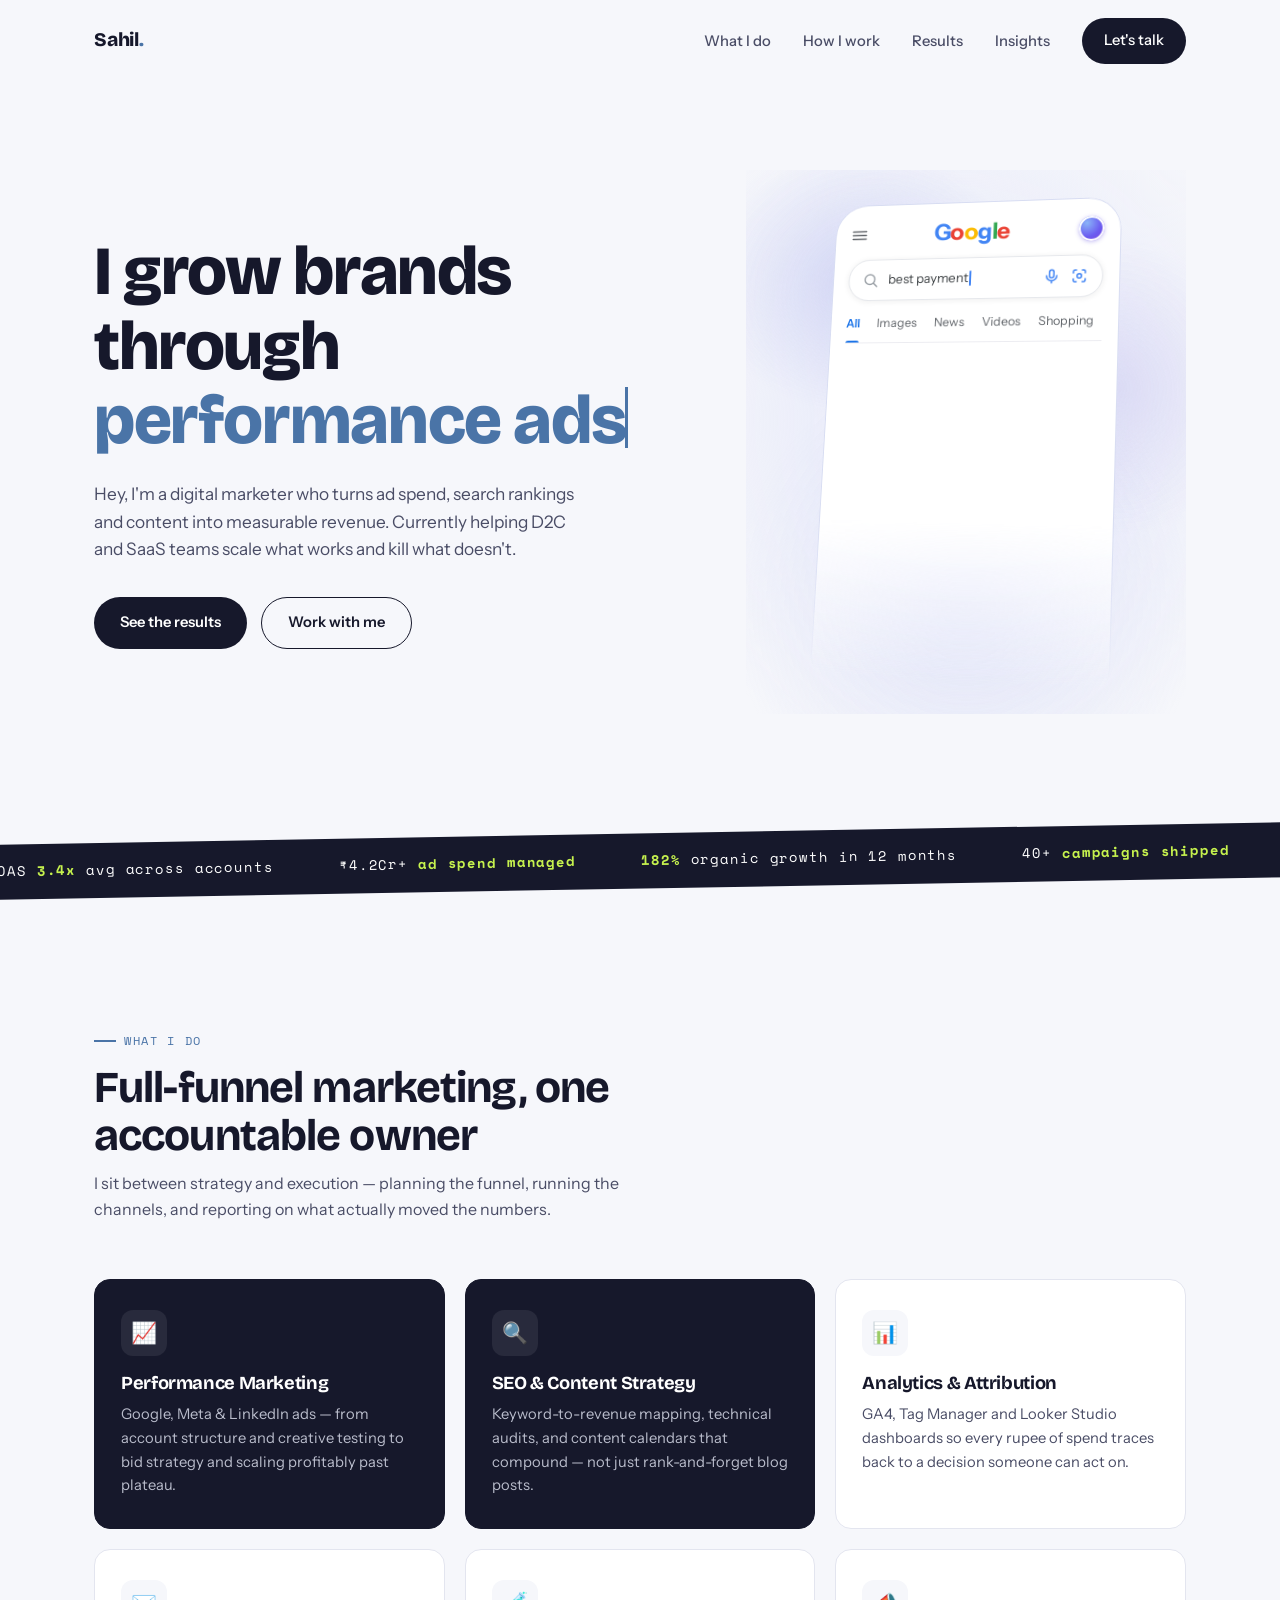
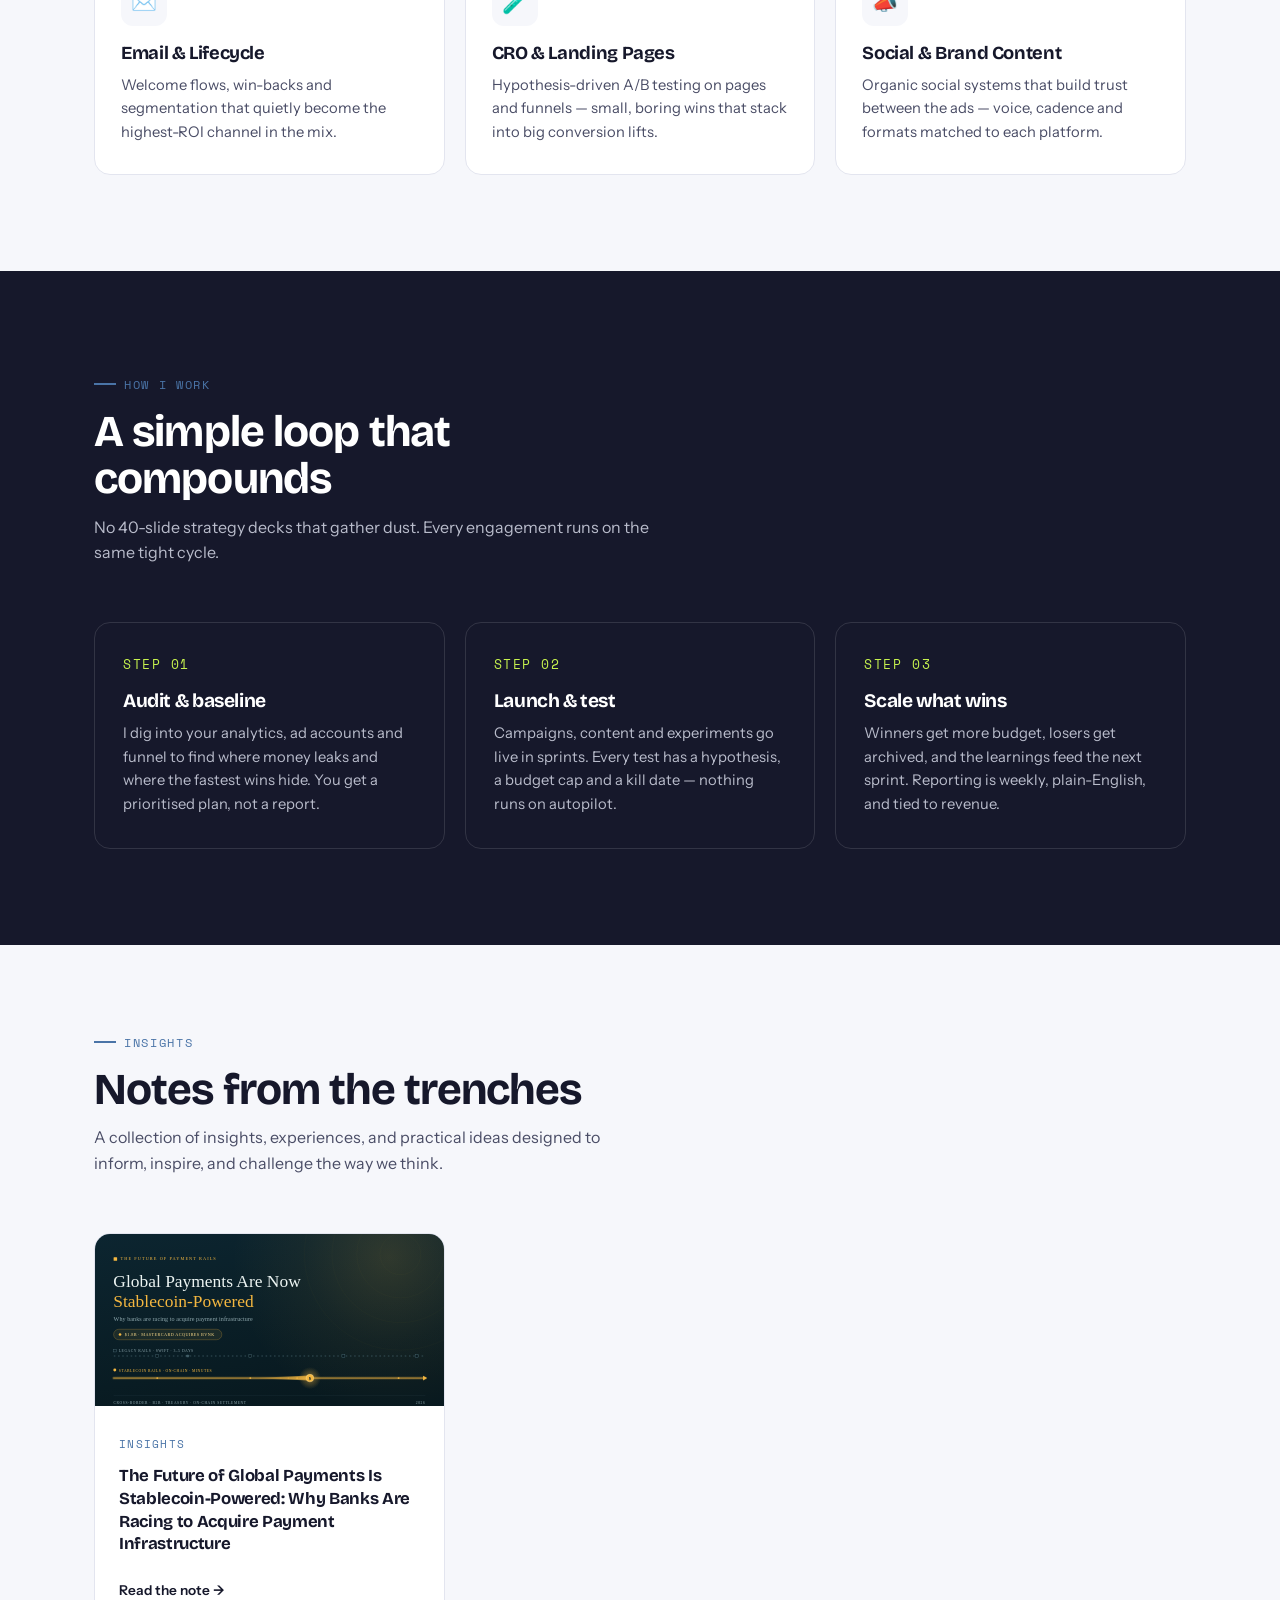
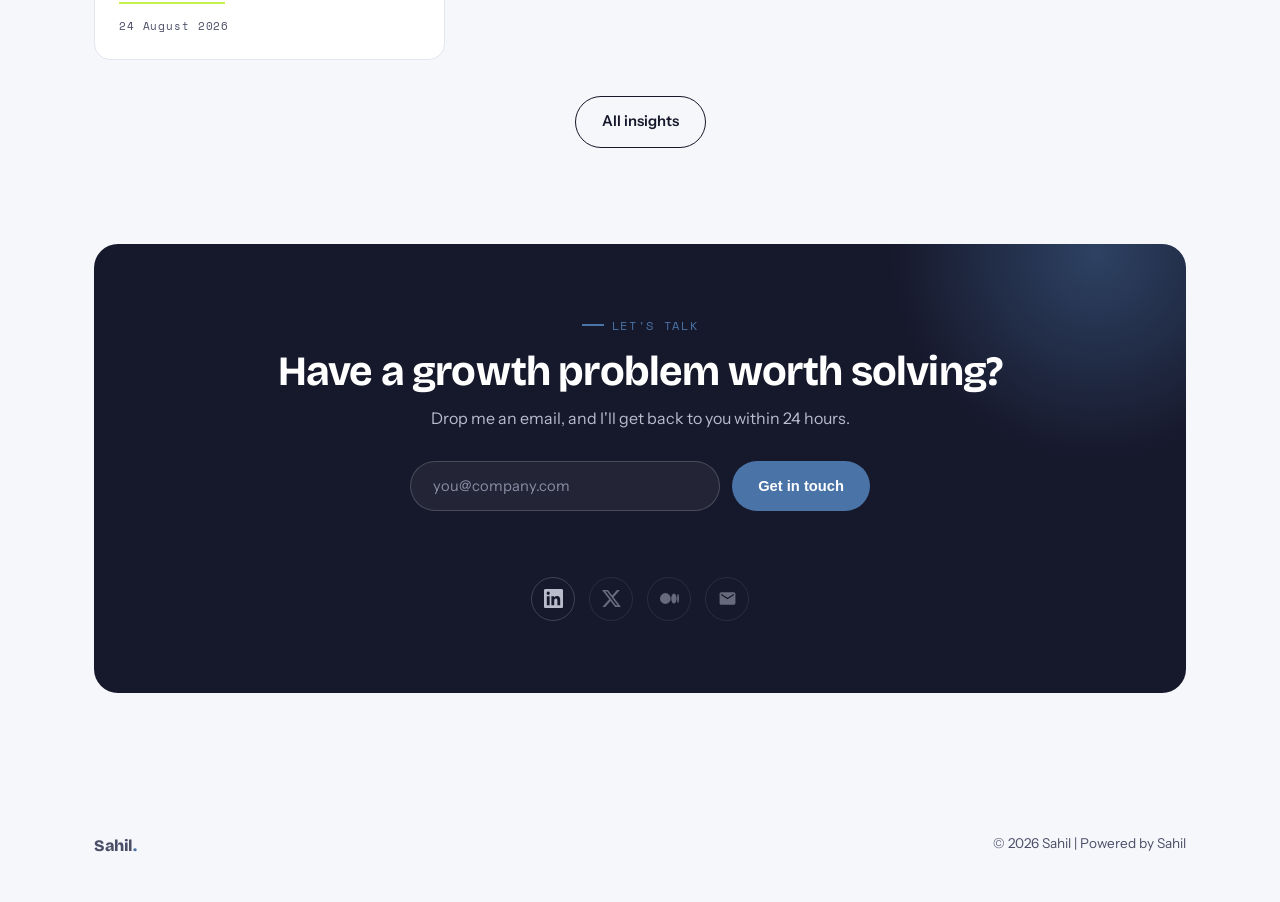
==== index.html @ 608ea275 "remove: test" ====
<!DOCTYPE html>
<html lang="en">
<head>
<meta charset="UTF-8" />
<meta name="viewport" content="width=device-width, initial-scale=1.0" />
  <link rel="icon" type="image/png" href="/Favicon.png">
<title>Sahil — Digital Marketing Specialist</title>
<meta name="description" content="Digital marketing specialist helping brands grow through performance marketing, SEO and content strategy." />
<link rel="preconnect" href="https://fonts.googleapis.com" />
<link rel="preconnect" href="https://fonts.gstatic.com" crossorigin />
<link href="https://fonts.googleapis.com/css2?family=Bricolage+Grotesque:opsz,wght@12..96,400;12..96,600;12..96,700;12..96,800&amp;family=Instrument+Sans:wght@400;500;600&amp;family=Space+Mono:wght@400;700&amp;display=swap" rel="stylesheet" />
<link rel="stylesheet" href="/styles.css" />
  <!-- Google Tag Manager -->
<script>(function(w,d,s,l,i){w[l]=w[l]||[];w[l].push({'gtm.start':
new Date().getTime(),event:'gtm.js'});var f=d.getElementsByTagName(s)[0],
j=d.createElement(s),dl=l!='dataLayer'?'&l='+l:'';j.async=true;j.src=
'https://www.googletagmanager.com/gtm.js?id='+i+dl;f.parentNode.insertBefore(j,f);
})(window,document,'script','dataLayer','GTM-PW8ZBZ3W');</script>
<!-- End Google Tag Manager -->

  <style>
.gsp{position:relative;display:flex;justify-content:center;align-items:center;padding:22px 6px;
  background:
    radial-gradient(58% 40% at 26% 20%, rgba(148,156,232,.30), transparent 62%),
    radial-gradient(54% 44% at 84% 40%, rgba(158,150,228,.22), transparent 62%),
    radial-gradient(72% 62% at 50% 80%, rgba(176,184,240,.20), transparent 74%),
    radial-gradient(92% 82% at 50% 46%, rgba(226,229,249,.92), rgba(226,229,249,0) 82%);
  opacity:0;transform:translateY(18px);animation:gsp-in .8s cubic-bezier(.22,1,.36,1) .12s forwards,gsp-float 7.5s ease-in-out 1.1s infinite;}
.gsp *{box-sizing:border-box;}
@keyframes gsp-in{to{opacity:1;transform:translateY(0);}}
@keyframes gsp-float{0%,100%{transform:translateY(0);}50%{transform:translateY(-6px);}}
 
/* the tilted search screen — no status bar / no island. Bottom fades into the haze. */
.gsp-phone{position:relative;z-index:1;width:min(300px,100%);aspect-ratio:15 / 25;flex:none;display:flex;flex-direction:column;overflow:hidden;
  background:#fff;border:1px solid rgba(210,216,240,.85);border-radius:34px;
  --rx:9deg;--ry:-13deg;--rz:2.5deg;
  transform:perspective(1300px) rotateX(var(--rx)) rotateY(var(--ry)) rotateZ(var(--rz));
  transition:transform .5s cubic-bezier(.22,1,.36,1);
  -webkit-mask-image:linear-gradient(to bottom, #000 66%, transparent 97%);
          mask-image:linear-gradient(to bottom, #000 66%, transparent 97%);}
 
.gsp-screen{flex:1;min-height:0;display:flex;flex-direction:column;padding:18px 16px 10px;overflow:hidden;}
 
.gsp-top{display:flex;align-items:center;justify-content:space-between;margin-bottom:14px;flex:none;}
.gsp-hamburger{color:#5f6368;display:flex;}
.gsp-hamburger svg{width:19px;height:19px;}
.gsp-logo{display:inline-flex;align-items:center;line-height:1;}
.gsp-logo-img{height:22px;width:auto;display:block;}
.gsp-logo-fallback{display:none;font-weight:700;font-size:24px;letter-spacing:-.5px;}
.gsp-logo.fallback .gsp-logo-img{display:none;}
.gsp-logo.fallback .gsp-logo-fallback{display:inline;}
.gsp-avatar{width:26px;height:26px;border-radius:50%;background:radial-gradient(circle at 32% 28%,#8ab4f8,#6b5cf0 55%,#7a3fd8);box-shadow:0 1px 4px rgba(90,70,220,.35),inset 0 0 0 2px #fff;}
 
.gsp-searchbar{display:flex;align-items:center;gap:10px;border:1px solid #e6e8ec;border-radius:999px;padding:10px 14px;background:#fff;box-shadow:0 1px 6px rgba(32,33,36,.08);margin-bottom:14px;flex:none;}
.gsp-ico{width:18px;height:18px;flex:none;}
.gsp-search-ico{color:#9aa0a6;}
.gsp-mic{color:#4285F4;}
.gsp-lens{color:#4285F4;}
.gsp-query{flex:1;min-width:0;display:flex;align-items:center;font-size:13.5px;color:#3c4043;min-height:18px;white-space:nowrap;overflow:hidden;}
#gspText{overflow:hidden;}
.gsp-caret{display:inline-block;width:2px;height:16px;margin-left:1px;background:#4285F4;border-radius:2px;flex:none;animation:gsp-blink 1.1s steps(1,end) infinite;}
.gsp-caret.typing{animation:none;opacity:1;}
@keyframes gsp-blink{0%,49%{opacity:1;}50%,100%{opacity:0;}}
 
.gsp-tabs{display:flex;gap:18px;align-items:center;font-size:12.5px;color:#5f6368;border-bottom:1px solid #ececf1;margin-bottom:14px;white-space:nowrap;overflow:hidden;flex:none;}
.gsp-tab{padding-bottom:10px;position:relative;}
.gsp-tab.active{color:#1a73e8;font-weight:600;}
.gsp-tab.active::after{content:"";position:absolute;left:0;right:0;bottom:-1px;height:3px;border-radius:3px 3px 0 0;background:#1a73e8;}
 
.gsp-results{position:relative;flex:1;min-height:0;overflow:hidden;}
.gsp-phase{height:100%;animation:gsp-fadein .42s ease both;}
.gsp-phase[hidden]{display:none;}
@keyframes gsp-fadein{from{opacity:0;}to{opacity:1;}}
 
.gsp-status-phase{display:flex;align-items:center;gap:9px;color:#5f6368;font-size:13px;padding-top:6px;}
.gsp-spark{color:#1a73e8;font-size:15px;display:inline-block;animation:gsp-pulse 1s ease-in-out infinite;}
@keyframes gsp-pulse{0%,100%{transform:scale(1);opacity:.65;}50%{transform:scale(1.28);opacity:1;}}
 
.gsp-skeleton{display:flex;flex-direction:column;gap:13px;padding-top:4px;}
.gsp-sk-line{height:13px;border-radius:7px;background:linear-gradient(90deg,#eef0f4 25%,#e2e5ec 37%,#eef0f4 63%);background-size:400% 100%;animation:gsp-shimmer 1.4s ease-in-out infinite;flex:none;}
.gsp-sk-line.w1{width:88%;}.gsp-sk-line.w2{width:64%;}.gsp-sk-line.w3{width:76%;}.gsp-sk-line.w4{width:54%;}
@keyframes gsp-shimmer{0%{background-position:100% 0;}100%{background-position:0 0;}}
 
.gsp-final{display:flex;flex-direction:column;gap:13px;height:100%;}
 
/* Google AI Overview — the AI answer, featuring the brand (AEO signal) */
.gsp-ai{position:relative;flex:none;border-radius:16px;padding:12px 14px;
  background:linear-gradient(180deg, rgba(232,240,255,.78), rgba(240,236,255,.78));
  border:1px solid rgba(120,140,240,.22);
  animation:gsp-pop .5s cubic-bezier(.34,1.56,.64,1) both;}
.gsp-ai-head{display:flex;align-items:center;gap:7px;margin-bottom:6px;}
.gsp-ai-spark{width:16px;height:16px;flex:none;}
.gsp-ai-label{font-size:12.5px;font-weight:700;letter-spacing:.1px;background:linear-gradient(90deg,#4285F4,#9b59d0,#e0568a);-webkit-background-clip:text;background-clip:text;color:#6a5cd6;-webkit-text-fill-color:transparent;}
.gsp-ai-text{font-size:12px;line-height:1.5;color:#3c4043;}
.gsp-ai-text b{color:#1a3fb8;font-weight:700;}
 
.gsp-featured{position:relative;flex:none;background:rgba(255,255,255,.9);border:1px solid rgba(120,160,255,.34);border-radius:18px;padding:13px 14px;box-shadow:0 8px 26px rgba(20,30,60,.07),0 0 0 1px rgba(66,133,244,.08),0 0 20px rgba(66,133,244,.10);animation:gsp-pop .55s cubic-bezier(.34,1.56,.64,1) .08s both,gsp-breathe 4s ease-in-out .6s infinite;}
@keyframes gsp-pop{0%{opacity:0;transform:scale(.92) translateY(10px);}100%{opacity:1;transform:scale(1) translateY(0);}}
@keyframes gsp-breathe{0%,100%{box-shadow:0 8px 26px rgba(20,30,60,.07),0 0 0 1px rgba(66,133,244,.10),0 0 18px rgba(66,133,244,.10);}50%{box-shadow:0 12px 36px rgba(20,30,60,.10),0 0 0 1px rgba(66,133,244,.26),0 0 40px rgba(66,133,244,.26);}}
.gsp-fr-head{display:flex;align-items:center;gap:8px;margin-bottom:7px;}
.gsp-fav{width:22px;height:22px;border-radius:50%;flex:none;background:radial-gradient(circle at 30% 28%,#7aa8ff,#5b7cf6 60%,#3f5bd8);box-shadow:0 1px 3px rgba(63,91,216,.4);}
.gsp-fr-url{font-size:11.5px;color:#5f6368;overflow:hidden;text-overflow:ellipsis;white-space:nowrap;}
.gsp-fr-crumb{color:#9aa0a6;}
.gsp-fr-badge{margin-left:auto;flex:none;font-size:9.5px;font-weight:600;letter-spacing:.3px;color:#1a73e8;background:rgba(26,115,232,.10);padding:3px 8px;border-radius:999px;}
.gsp-fr-title{font-family:'Bricolage Grotesque','Instrument Sans',sans-serif;font-size:16px;line-height:1.2;font-weight:700;color:#1a3fb8;margin-bottom:4px;}
.gsp-fr-desc{font-size:12px;line-height:1.45;color:#4a4d52;}
.gsp-more{flex:1;min-height:0;display:flex;flex-direction:column;gap:12px;opacity:.45;padding:0 2px;}
 
@media (max-width:520px){
  .gsp-phone{--rx:2deg;--ry:0deg;--rz:0deg;}
}
 
@media (prefers-reduced-motion: reduce){
  .gsp,.gsp-phone,.gsp-featured,.gsp-ai,.gsp-caret,.gsp-spark,.gsp-sk-line{animation:none !important;}
  .gsp{opacity:1 !important;transform:none !important;}
  .gsp-phone{transform:perspective(1300px) rotateX(9deg) rotateY(-13deg) rotateZ(2.5deg) !important;}
  .gsp-caret{display:none;}
}
</style>
  
</head>
<body>
  <!-- Google Tag Manager (noscript) -->
<noscript><iframe src="https://www.googletagmanager.com/ns.html?id=GTM-PW8ZBZ3W"
height="0" width="0" style="display:none;visibility:hidden"></iframe></noscript>
<!-- End Google Tag Manager (noscript) -->

<!-- NAV -->
<nav class="nav" id="nav">
<div class="wrap nav-inner">
<a href="/" class="logo">Sahil<em>.</em></a>
<button class="menu-toggle" id="menuToggle" aria-label="Open menu">☰</button>
<ul class="nav-links" id="navLinks">
<li><a href="#services">What I do</a></li>
<li><a href="#process">How I work</a></li>
<li><a href="#work">Results</a></li>
<li><a href="/blog">Insights</a></li>
<li><a href="#contact" class="btn" style="padding:11px 22px">Let's talk</a></li>
</ul>
</div>
</nav>

<!-- HERO -->
<header class="hero">
<div class="wrap hero-grid">
<div>
<h1>I grow brands through <span class="rotator" id="rotator">performance ads</span><span class="cursor"></span></h1>
<p class="hero-sub">Hey, I'm a digital marketer who turns ad spend, search rankings and content into measurable revenue. Currently helping D2C and SaaS teams scale what works and kill what doesn't.</p>
<div class="hero-cta">
<a href="#work" class="btn">See the results</a>
<a href="#contact" class="btn ghost">Work with me</a>
</div>
</div>
   <!--
  <div class="hero-visual">
    <img
        src="/uploads/1784323190881.png"
        alt="Sahil Kumar"
        class="hero-photo">
</div>
  -->
<!-- RIGHT COLUMN — tilted Google search screen + AI Overview. Keep it inside .hero-visual. -->
<div class="hero-visual">
<div class="gsp" id="gsp" aria-hidden="true">
<div class="gsp-phone" id="gspBrowser">
<div class="gsp-screen">

<div class="gsp-top">
<span class="gsp-hamburger">
<svg viewBox="0 0 24 24" fill="none" stroke="currentColor" stroke-width="2" stroke-linecap="round"><line x1="3" y1="7" x2="21" y2="7"/><line x1="3" y1="12" x2="21" y2="12"/><line x1="3" y1="17" x2="21" y2="17"/></svg>
</span>
<span class="gsp-logo" id="gspLogo"><img class="gsp-logo-img" id="gspLogoImg" alt="Google" referrerpolicy="no-referrer" decoding="async" src="https://www.google.com/images/branding/googlelogo/2x/googlelogo_color_272x92dp.png" /><span class="gsp-logo-fallback"><span style="color:#4285F4">G</span><span style="color:#EA4335">o</span><span style="color:#FBBC05">o</span><span style="color:#4285F4">g</span><span style="color:#34A853">l</span><span style="color:#EA4335">e</span></span></span>
<span class="gsp-avatar"></span>
</div>

<div class="gsp-searchbar">
<svg class="gsp-ico gsp-search-ico" viewBox="0 0 24 24" fill="none" stroke="currentColor" stroke-width="2" stroke-linecap="round"><circle cx="11" cy="11" r="7"/><line x1="21" y1="21" x2="16.65" y2="16.65"/></svg>
<span class="gsp-query"><span id="gspText"></span><span class="gsp-caret" id="gspCaret"></span></span>
<svg class="gsp-ico gsp-mic" viewBox="0 0 24 24" fill="none" stroke="currentColor" stroke-width="2" stroke-linecap="round"><rect x="9" y="3" width="6" height="11" rx="3"/><path d="M5 11a7 7 0 0 0 14 0"/><line x1="12" y1="18" x2="12" y2="21"/></svg>
<svg class="gsp-ico gsp-lens" viewBox="0 0 24 24" fill="none" stroke="currentColor" stroke-width="2" stroke-linecap="round"><path d="M4 8V6a2 2 0 0 1 2-2h2"/><path d="M16 4h2a2 2 0 0 1 2 2v2"/><path d="M20 16v2a2 2 0 0 1-2 2h-2"/><path d="M8 20H6a2 2 0 0 1-2-2v-2"/><circle cx="12" cy="12" r="3"/></svg>
</div>

<div class="gsp-tabs">
<span class="gsp-tab active">All</span>
<span class="gsp-tab">Images</span>
<span class="gsp-tab">News</span>
<span class="gsp-tab">Videos</span>
<span class="gsp-tab">Shopping</span>
<span class="gsp-tab">Personal</span>
</div>

<div class="gsp-results">
<div class="gsp-phase gsp-status-phase" id="gspStatusPhase" hidden>
<span class="gsp-spark">✦</span><span id="gspStatusText">Searching…</span>
</div>

<div class="gsp-phase gsp-skeleton" id="gspSkeleton" hidden>
<div class="gsp-sk-line w1"></div>
<div class="gsp-sk-line w2"></div>
<div class="gsp-sk-line w3"></div>
<div class="gsp-sk-line w4"></div>
<div class="gsp-sk-line w1"></div>
<div class="gsp-sk-line w3"></div>
</div>

<div class="gsp-phase gsp-final" id="gspFinal" hidden>
<div class="gsp-ai">
<div class="gsp-ai-head">
<svg class="gsp-ai-spark" viewBox="0 0 24 24" aria-hidden="true"><defs><linearGradient id="gspGem" x1="0" y1="0" x2="1" y2="1"><stop offset="0" stop-color="#4285F4"/><stop offset=".5" stop-color="#9b59d0"/><stop offset="1" stop-color="#e0568a"/></linearGradient></defs><path fill="url(#gspGem)" d="M12 2c.5 5 5 9.5 10 10-5 .5-9.5 5-10 10-.5-5-5-9.5-10-10 5-.5 9.5-5 10-10Z"/></svg>
<span class="gsp-ai-label">AI Overview</span>
</div>
<div class="gsp-ai-text" id="gspAiText">Across top sources, <b>Your Brand</b> stands out as a leading choice — cited for trust, speed and global coverage.</div>
</div>

<div class="gsp-featured" id="gspFeatured">
<div class="gsp-fr-head">
<span class="gsp-fav"></span>
<span class="gsp-fr-url">yourbrand.com<span class="gsp-fr-crumb"> › solutions</span></span>
<span class="gsp-fr-badge">Featured result</span>
</div>
<div class="gsp-fr-title">🚀 Your Brand Here</div>
<div class="gsp-fr-desc" id="gspFrDesc">Rank where your customers are already searching.</div>
</div>

<div class="gsp-more">
<div class="gsp-sk-line w2"></div>
<div class="gsp-sk-line w3"></div>
<div class="gsp-sk-line w1"></div>
<div class="gsp-sk-line w2"></div>
<div class="gsp-sk-line w3"></div>
</div>
</div>
</div>

</div>
</div>
</div>
</div>
</header>

<!-- TICKER -->
<div class="ticker" aria-hidden="true">
<div class="ticker-track" id="tickerTrack">
<span>ROAS <b>3.4x</b> avg across accounts</span>
<span>₹4.2Cr+ <b>ad spend managed</b></span>
<span><b>182%</b> organic growth in 12 months</span>
<span>40+ <b>campaigns shipped</b></span>
<span>CPL down <b>41%</b> via CRO testing</span>
<span><b>6 years</b> in performance & growth</span>
</div>
</div>

<!-- BRANDS -->
<!--
<section class="brands reveal">
<div class="wrap">
<p>Brands & teams I've driven growth for</p>
<div class="brand-row">
<span>MenBug</span><span>Growthfrens</span><span>PaperTrail SaaS</span><span>Kolkata Eats</span><span>FinLeap</span><span>Studio Ochre</span>
</div>
</div>
</section>
-->

<!-- SERVICES -->
<section class="section" id="services">
<div class="wrap">
<div class="section-head reveal">
<span class="eyebrow">What I do</span>
<h2>Full-funnel marketing, one accountable owner</h2>
<p>I sit between strategy and execution — planning the funnel, running the channels, and reporting on what actually moved the numbers.</p>
</div>
<div class="services-grid">
<div class="service core reveal">
<span class="tag"></span>
<div class="ico">📈</div>
<h3>Performance Marketing</h3>
<p>Google, Meta & LinkedIn ads — from account structure and creative testing to bid strategy and scaling profitably past plateau.</p>
</div>
<div class="service core reveal">
<span class="tag"></span>
<div class="ico">🔍</div>
<h3>SEO & Content Strategy</h3>
<p>Keyword-to-revenue mapping, technical audits, and content calendars that compound — not just rank-and-forget blog posts.</p>
</div>
<div class="service reveal">
<div class="ico">📊</div>
<h3>Analytics & Attribution</h3>
<p>GA4, Tag Manager and Looker Studio dashboards so every rupee of spend traces back to a decision someone can act on.</p>
</div>
<div class="service reveal">
<div class="ico">✉️</div>
<h3>Email & Lifecycle</h3>
<p>Welcome flows, win-backs and segmentation that quietly become the highest-ROI channel in the mix.</p>
</div>
<div class="service reveal">
<div class="ico">🧪</div>
<h3>CRO & Landing Pages</h3>
<p>Hypothesis-driven A/B testing on pages and funnels — small, boring wins that stack into big conversion lifts.</p>
</div>
<div class="service reveal">
<div class="ico">📣</div>
<h3>Social & Brand Content</h3>
<p>Organic social systems that build trust between the ads — voice, cadence and formats matched to each platform.</p>
</div>
</div>
</div>
</section>

<!-- PROCESS -->
<section class="section process" id="process">
<div class="wrap">
<div class="section-head reveal">
<span class="eyebrow">How I work</span>
<h2>A simple loop that compounds</h2>
<p>No 40-slide strategy decks that gather dust. Every engagement runs on the same tight cycle.</p>
</div>
<div class="process-grid">
<div class="step reveal">
<span class="num">STEP 01</span>
<h3>Audit & baseline</h3>
<p>I dig into your analytics, ad accounts and funnel to find where money leaks and where the fastest wins hide. You get a prioritised plan, not a report.</p>
</div>
<div class="step reveal">
<span class="num">STEP 02</span>
<h3>Launch & test</h3>
<p>Campaigns, content and experiments go live in sprints. Every test has a hypothesis, a budget cap and a kill date — nothing runs on autopilot.</p>
</div>
<div class="step reveal">
<span class="num">STEP 03</span>
<h3>Scale what wins</h3>
<p>Winners get more budget, losers get archived, and the learnings feed the next sprint. Reporting is weekly, plain-English, and tied to revenue.</p>
</div>
</div>
</div>
</section>

<!-- INSIGHTS -->
<section class="section" id="insights" style="padding-top:0">
<div class="wrap">
<div class="section-head reveal">
<span class="eyebrow">Insights</span>
<h2>Notes from the trenches</h2>
<p>A collection of insights, experiences, and practical ideas designed to inform, inspire, and challenge the way we think.</p>
</div>
<div class="insights-grid">
<!--POSTS_START-->
<article class="post reveal">
<a href="/blog/the-future-of-global-payments-is-stablecoin-powered-why-banks-are-racing-to-acqu" aria-label="The Future of Global Payments Is Stablecoin-Powered: Why Banks Are Racing to Acquire Payment Infrastructure"><div class="thumb"><img src="/uploads/the-future-of-global-payments-is-stablecoin-powered-why-banks-are-racing-to-acqu-mt6w23cr.svg" alt="The Future of Global Payments Is Stablecoin-Powered: Why Banks Are Racing to Acquire Payment Infrastructure" loading="lazy" /></div></a>
<div class="body">
<span class="cat">Insights</span>
<h3><a href="/blog/the-future-of-global-payments-is-stablecoin-powered-why-banks-are-racing-to-acqu">The Future of Global Payments Is Stablecoin-Powered: Why Banks Are Racing to Acquire Payment Infrastructure</a></h3>
<a class="read" href="/blog/the-future-of-global-payments-is-stablecoin-powered-why-banks-are-racing-to-acqu">Read the note &rarr;</a>
<span class="date">24 August 2026</span>
</div>
</article>
<!--POSTS_END-->
</div>
<div style="text-align:center;margin-top:36px">
<a href="/blog" class="btn ghost">All insights</a>
</div>
</div>
</section>

<!-- CONTACT -->
<section class="section" id="contact" style="padding-top:0">
<div class="wrap">
<div class="contact reveal">
<span class="eyebrow" style="justify-content:center;display:flex">Let's talk</span>
<h2>Have a growth problem worth solving?</h2>
<p>Drop me an email, and I'll get back to you within 24 hours.</p>
<form class="contact-form" id="contactForm">
<input type="email" id="emailInput" placeholder="you@company.com" aria-label="Your email" required />
<button type="submit" class="btn">Get in touch</button>
</form>
<div class="form-msg" id="formMsg"></div>
<div class="socials">
<a class="sicon" href="https://www.linkedin.com/in/sahilthisside/" target="_blank" rel="noopener noreferrer" aria-label="LinkedIn profile" title="LinkedIn">
<svg viewBox="0 0 24 24" aria-hidden="true"><path d="M20.447 20.452h-3.554v-5.569c0-1.328-.027-3.037-1.852-3.037-1.853 0-2.136 1.445-2.136 2.939v5.667H9.351V9h3.414v1.561h.046c.477-.9 1.637-1.85 3.37-1.85 3.601 0 4.267 2.37 4.267 5.455v6.286zM5.337 7.433a2.062 2.062 0 1 1 0-4.125 2.063 2.063 0 0 1 0 4.125zm1.782 13.019H3.555V9h3.564v11.452zM22.225 0H1.771C.792 0 0 .774 0 1.729v20.542C0 23.227.792 24 1.771 24h20.451C23.2 24 24 23.227 24 22.271V1.729C24 .774 23.2 0 22.222 0h.003z"/></svg>
</a>
<!-- Add href="https://x.com/yourhandle" here when ready, and swap <span> for <a> -->
<span class="sicon muted" title="X (Twitter)">
<svg viewBox="0 0 24 24" role="img" aria-label="X (Twitter)"><path d="M18.901 1.153h3.68l-8.04 9.19L24 22.846h-7.406l-5.8-7.584-6.638 7.584H.474l8.6-9.83L0 1.154h7.594l5.243 6.932 6.064-6.933zm-1.29 19.482h2.039L6.486 3.24H4.298l13.313 17.395z"/></svg>
</span>
<!-- Add href="https://medium.com/@yourhandle" here when ready, and swap <span> for <a> -->
<span class="sicon muted" title="Medium">
<svg viewBox="0 0 24 24" role="img" aria-label="Medium"><path d="M13.54 12a6.8 6.8 0 0 1-6.77 6.82A6.8 6.8 0 0 1 0 12a6.8 6.8 0 0 1 6.77-6.82A6.8 6.8 0 0 1 13.54 12zm7.42 0c0 3.54-1.51 6.42-3.38 6.42-1.87 0-3.39-2.88-3.39-6.42s1.52-6.42 3.39-6.42 3.38 2.88 3.38 6.42zM24 12c0 3.17-.53 5.75-1.19 5.75-.66 0-1.19-2.58-1.19-5.75s.53-5.75 1.19-5.75C23.47 6.25 24 8.83 24 12z"/></svg>
</span>
<!-- Add href="mailto:you@domain.com" here when ready, and swap <span> for <a> -->
<span class="sicon muted" title="Email">
<svg viewBox="0 0 24 24" role="img" aria-label="Email"><path d="M20 4H4c-1.1 0-1.99.9-1.99 2L2 18c0 1.1.9 2 2 2h16c1.1 0 2-.9 2-2V6c0-1.1-.9-2-2-2zm0 4-8 5-8-5V6l8 5 8-5v2z"/></svg>
</span>
</div>
</div>
</div>
</section>

<footer>
<div class="wrap" style="display:flex;justify-content:space-between;flex-wrap:wrap;gap:12px;width:100%">
<span class="logo">Sahil<em>.</em></span>
<span>© 2026   Sahil  |  Powered by Sahil </span>
</div>
</footer>

<script src="/assets/site.js" defer></script>
<script>
const reduceMotion = matchMedia('(prefers-reduced-motion: reduce)').matches;

/* Hero word rotator */
const words = ['performance ads', 'SEO that ranks', 'content that converts', 'data, not guesses'];
const rot = document.getElementById('rotator');
if (rot && !reduceMotion) {
  let wi = 0;
  const typeWord = (word, cb) => {
    let i = 0; rot.textContent = '';
    const t = setInterval(() => {
      rot.textContent = word.slice(0, ++i);
      if (i >= word.length) { clearInterval(t); setTimeout(cb, 2200); }
    }, 55);
  };
  const eraseWord = (cb) => {
    const t = setInterval(() => {
      rot.textContent = rot.textContent.slice(0, -1);
      if (!rot.textContent) { clearInterval(t); cb(); }
    }, 28);
  };
  const cycle = () => typeWord(words[wi], () => eraseWord(() => { wi = (wi + 1) % words.length; cycle(); }));
  cycle();
}

/* Seamless ticker */
const track = document.getElementById('tickerTrack');
if (track) track.innerHTML += track.innerHTML;

/* Animated counters */
function animateCount(el) {
  const end = parseFloat(el.dataset.count);
  const suffix = el.dataset.suffix || '';
  const prefix = el.dataset.prefix || '';
  const decimals = (String(el.dataset.count).split('.')[1] || '').length;
  if (reduceMotion) { el.textContent = prefix + end + suffix; return; }
  const dur = 1400, start = performance.now();
  const frame = (now) => {
    const p = Math.min((now - start) / dur, 1);
    const eased = 1 - Math.pow(1 - p, 3);
    el.textContent = prefix + (end * eased).toFixed(decimals) + suffix;
    if (p < 1) requestAnimationFrame(frame);
  };
  requestAnimationFrame(frame);
}
const countObserver = new IntersectionObserver((entries) => entries.forEach((e) => {
  if (e.isIntersecting) { animateCount(e.target); countObserver.unobserve(e.target); }
}), { threshold: 0.6 });
document.querySelectorAll('[data-count]').forEach((el) => countObserver.observe(el));

/* Contact form */
const form = document.getElementById('contactForm');
if (form) {
  form.addEventListener('submit', (e) => {
    e.preventDefault();
    const email = document.getElementById('emailInput');
    const msg = document.getElementById('formMsg');
    if (!email.value || !email.value.includes('@')) {
      msg.textContent = 'Enter a valid email to continue.';
      msg.style.color = '#FF6B6B';
      return;
    }
    msg.style.color = '';
    msg.textContent = "Thanks \u2014 I'll reply within 24 hours.";
    email.value = '';
  });
}
</script>
  <script>
const reduceMotion = matchMedia('(prefers-reduced-motion: reduce)').matches;

/* Hero word rotator */
const words = ['performance ads', 'SEO that ranks', 'content that converts', 'data, not guesses'];
const rot = document.getElementById('rotator');
if (rot && !reduceMotion) {
let wi = 0;
const typeWord = (word, cb) => {
let i = 0; rot.textContent = '';
const t = setInterval(() => {
rot.textContent = word.slice(0, ++i);
if (i >= word.length) { clearInterval(t); setTimeout(cb, 2200); }
}, 55);
};
const eraseWord = (cb) => {
const t = setInterval(() => {
rot.textContent = rot.textContent.slice(0, -1);
if (!rot.textContent) { clearInterval(t); cb(); }
}, 28);
};
const cycle = () => typeWord(words[wi], () => eraseWord(() => { wi = (wi + 1) % words.length; cycle(); }));
cycle();
}

/* Seamless ticker */
const track = document.getElementById('tickerTrack');
if (track) track.innerHTML += track.innerHTML;

/* Animated counters */
function animateCount(el) {
const end = parseFloat(el.dataset.count);
const suffix = el.dataset.suffix || '';
const prefix = el.dataset.prefix || '';
const decimals = (String(el.dataset.count).split('.')[1] || '').length;
if (reduceMotion) { el.textContent = prefix + end + suffix; return; }
const dur = 1400, start = performance.now();
const frame = (now) => {
const p = Math.min((now - start) / dur, 1);
const eased = 1 - Math.pow(1 - p, 3);
el.textContent = prefix + (end * eased).toFixed(decimals) + suffix;
if (p < 1) requestAnimationFrame(frame);
};
requestAnimationFrame(frame);
}
const countObserver = new IntersectionObserver((entries) => entries.forEach((e) => {
if (e.isIntersecting) { animateCount(e.target); countObserver.unobserve(e.target); }
}), { threshold: 0.6 });
document.querySelectorAll('[data-count]').forEach((el) => countObserver.observe(el));

/* Contact form */
const form = document.getElementById('contactForm');
if (form) {
form.addEventListener('submit', (e) => {
e.preventDefault();
const email = document.getElementById('emailInput');
const msg = document.getElementById('formMsg');
if (!email.value || !email.value.includes('@')) {
msg.textContent = 'Enter a valid email to continue.';
msg.style.color = '#FF6B6B';
return;
}
msg.style.color = '';
msg.textContent = "Thanks \u2014 I'll reply within 24 hours.";
email.value = '';
});
}
</script>

<!-- Google search animation (typing -> AI Overview + featured result) + 3D pointer tilt -->
<script>
(function(){
const root=document.getElementById('gsp');
if(!root) return;
const textEl=document.getElementById('gspText');
const caret=document.getElementById('gspCaret');
const statusP=document.getElementById('gspStatusPhase');
const statusText=document.getElementById('gspStatusText');
const skeleton=document.getElementById('gspSkeleton');
const finalP=document.getElementById('gspFinal');
const descEl=document.getElementById('gspFrDesc');
const aiText=document.getElementById('gspAiText');

// Live Google logo — pulls Google's current homepage wordmark; falls back to
// the built-in coloured letters if it can't load (offline / blocked / path changed).
(function(){
var lw=document.getElementById('gspLogo'), li=document.getElementById('gspLogoImg');
if(!lw||!li) return;
var fail=function(){ lw.classList.add('fallback'); };
li.addEventListener('error', fail);
if(li.complete && li.naturalWidth===0) fail();
})();

const reduce=matchMedia('(prefers-reduced-motion: reduce)').matches;

// ---- interactive 3D tilt: the screen leans toward the cursor (hover-capable devices) ----
const tilt=document.getElementById('gspBrowser');
const finePointer=matchMedia('(hover:hover) and (pointer:fine)').matches;
if(tilt&&finePointer&&!reduce){
const REST_RX=9,REST_RY=-13;
let raf=0,rx=REST_RX,ry=REST_RY;
const apply=function(){raf=0;tilt.style.setProperty('--rx',rx.toFixed(2)+'deg');tilt.style.setProperty('--ry',ry.toFixed(2)+'deg');};
root.addEventListener('pointermove',function(e){
const r=root.getBoundingClientRect();
const px=(e.clientX-r.left)/r.width-0.5;
const py=(e.clientY-r.top)/r.height-0.5;
ry=REST_RY+px*11; rx=REST_RX-py*9;
if(!raf) raf=requestAnimationFrame(apply);
});
root.addEventListener('pointerleave',function(){ rx=REST_RX; ry=REST_RY; if(!raf) raf=requestAnimationFrame(apply); });
}

const queries=[
'best payment company','best crypto SaaS provider','best fintech platform',
'best global payment gateway','best payment API','best cross-border payments',
'best international payouts','best stablecoin payment solution','best B2B payment software',
'best fintech startup','best Web3 infrastructure','best SaaS company',
'best payment processor','best checkout platform','best digital payments company'
];
const descs=[
'Rank where your customers are already searching.',
'The brand everyone discovers first.',
'Become the answer to your customers\u2019 next search.'
];
const aiAnswers=[
'Across top sources, <b>Your Brand</b> stands out as a leading choice \u2014 cited for trust, speed and global coverage.',
'Based on expert reviews, <b>Your Brand</b> is frequently recommended as a top option in this category.',
'Summaries from around the web rank <b>Your Brand</b> among the best \u2014 noted for reliability and reach.'
];
const statuses=['Searching\u2026','Generating AI overview\u2026','Finding the best results\u2026'];

const sleep=function(ms){return new Promise(function(r){setTimeout(r,ms);});};
const rnd=function(a,b){return a+Math.random()*(b-a);};
const pick=function(arr){return arr[Math.floor(Math.random()*arr.length)];};

let lastIdx=-1;
function nextQuery(){
let i;
do{ i=Math.floor(Math.random()*queries.length); }while(i===lastIdx&&queries.length>1);
lastIdx=i; return queries[i];
}

async function typeQuery(str){
caret.classList.add('typing');
textEl.textContent='';
let typo=false;
for(let i=0;i<str.length;i++){
textEl.textContent+=str[i];
if(!typo&&!reduce&&i>3&&i<str.length-2&&Math.random()<0.15){
typo=true;
await sleep(rnd(70,120));
textEl.textContent+='abcdefghijklmnopqrstuvwxyz'[Math.floor(Math.random()*26)];
await sleep(rnd(170,320));
textEl.textContent=textEl.textContent.slice(0,-1);
await sleep(rnd(90,170));
}
let d=rnd(45,110);
if(str[i]===' ') d+=rnd(60,150);
if(Math.random()<0.08) d+=rnd(180,360);
await sleep(reduce?0:d);
}
caret.classList.remove('typing');
}

const showP=function(el){ el.hidden=false; };
const hideP=function(el){ el.hidden=true; };

async function cycle(){
hideP(statusP); hideP(skeleton); hideP(finalP);
textEl.textContent='';
await sleep(reduce?0:520);

await typeQuery(nextQuery());
await sleep(reduce?0:rnd(240,480));

statusText.textContent=pick(statuses);
showP(statusP);
await sleep(reduce?300:rnd(760,1080));
hideP(statusP);

showP(skeleton);
await sleep(reduce?300:rnd(620,900));
hideP(skeleton);

aiText.innerHTML=pick(aiAnswers);
descEl.textContent=pick(descs);
showP(finalP);
await sleep(reduce?1800:rnd(2900,3500));
hideP(finalP);
await sleep(reduce?0:280);
}

let inView=true;
if('IntersectionObserver' in window){
new IntersectionObserver(function(es){ es.forEach(function(e){ inView=e.isIntersecting; }); },{threshold:0.12}).observe(root);
}
const canRun=function(){ return inView && !document.hidden; };

async function loop(){
while(true){
if(!canRun()){ await sleep(400); continue; }
await cycle();
}
}

if(reduce){
textEl.textContent=queries[0];
if(caret) caret.style.display='none';
aiText.innerHTML=aiAnswers[0];
descEl.textContent=descs[0];
hideP(statusP); hideP(skeleton); showP(finalP);
}else{
loop();
}
})();
</script>
</body>
</html>
---- styles.css ----
/* ============ TOKENS ============ */
:root{
--ink:#16182B; /* deep indigo-black */
--ink-soft:#4A4D66; /* muted body text */
--paper:#F6F7FB; /* cool light background */
--card:#FFFFFF;
--signal:#4A74A7; /* signal blue â€” action & emphasis */
--growth:#C6F24E; /* lime â€” metrics & wins */
--line:#E3E5EF;
--display:"Bricolage Grotesque", sans-serif;
--body:"Instrument Sans", sans-serif;
--mono:"Space Mono", monospace;
--radius:16px;
--max:1140px;
}
*{margin:0;padding:0;box-sizing:border-box}
html{scroll-behavior:smooth}
body{font-family:var(--body);background:var(--paper);color:var(--ink);line-height:1.6;-webkit-font-smoothing:antialiased}
img{max-width:100%;display:block}
a{color:inherit;text-decoration:none}
::selection{background:var(--growth);color:var(--ink)}

.wrap{max-width:var(--max);margin:0 auto;padding:0 24px}
.eyebrow{font-family:var(--mono);font-size:.75rem;letter-spacing:.14em;text-transform:uppercase;color:var(--signal);display:inline-flex;align-items:center;gap:8px}
.eyebrow::before{content:"";width:22px;height:2px;background:var(--signal)}
h1,h2,h3{font-family:var(--display);line-height:1.08;letter-spacing:-.02em}
.section{padding:96px 0}
.section-head{max-width:560px;margin-bottom:56px}
.section-head h2{font-size:clamp(1.9rem,4vw,2.75rem);font-weight:700;margin:14px 0 12px}
.section-head p{color:var(--ink-soft)}

/* focus visibility */
a:focus-visible,button:focus-visible,input:focus-visible{outline:3px solid var(--signal);outline-offset:3px;border-radius:6px}

/* ============ NAV ============ */
.nav{position:fixed;inset:0 0 auto 0;z-index:50;transition:background .3s,box-shadow .3s;padding:18px 0}
.nav.scrolled{background:rgba(246,247,251,.92);backdrop-filter:blur(12px);box-shadow:0 1px 0 var(--line);padding:12px 0}
.nav-inner{display:flex;align-items:center;justify-content:space-between}
.logo{font-family:var(--display);font-weight:800;font-size:1.2rem;letter-spacing:-.01em}
.logo em{font-style:normal;color:var(--signal)}
.nav-links{display:flex;gap:32px;align-items:center;list-style:none}
.nav-links a{font-size:.92rem;font-weight:500;color:var(--ink-soft);transition:color .2s}
.nav-links a:hover{color:var(--ink)}
/* the .nav-links a rule above out-specifies .btn, which was making the pill's white label render dark-on-dark â€” pin it back to white */
.nav-links a.btn,.nav-links a.btn:hover{color:#fff}
.btn{display:inline-flex;align-items:center;gap:10px;background:var(--ink);color:#fff;font-weight:600;font-size:.92rem;padding:13px 26px;border-radius:99px;border:none;cursor:pointer;transition:transform .2s,background .2s}
.btn:hover{background:var(--signal);transform:translateY(-2px)}
.btn.ghost{background:transparent;color:var(--ink);border:1.5px solid var(--ink)}
.btn.ghost:hover{background:var(--ink);color:#fff}
.menu-toggle{display:none;background:none;border:none;font-size:1.6rem;cursor:pointer;color:var(--ink)}

/* ============ HERO ============ */
.hero{padding:170px 0 80px;position:relative;overflow:hidden}
.hero-grid{display:grid;grid-template-columns:1.15fr .85fr;gap:56px;align-items:center}
.hero h1{font-size:clamp(2.6rem,6vw,4.3rem);font-weight:800}
.hero h1 .rotator{color:var(--signal);display:inline-block;min-width:1ch}
.hero h1 .cursor{display:inline-block;width:3px;height:.9em;background:var(--signal);vertical-align:-.08em;animation:blink 1s steps(1) infinite}
@keyframes blink{50%{opacity:0}}
.hero-sub{margin:22px 0 34px;color:var(--ink-soft);font-size:1.08rem;max-width:480px}
.hero-cta{display:flex;gap:14px;flex-wrap:wrap}

.hero-visual{position:relative}
.dash-card{background:var(--card);border:1px solid var(--line);border-radius:var(--radius);padding:26px;box-shadow:0 24px 60px rgba(22,24,43,.10)}
.dash-card h4{font-family:var(--mono);font-size:.72rem;letter-spacing:.12em;text-transform:uppercase;color:var(--ink-soft);margin-bottom:18px}
.dash-row{display:flex;justify-content:space-between;align-items:baseline;padding:13px 0;border-top:1px dashed var(--line)}
.dash-row span{font-size:.9rem;color:var(--ink-soft)}
.dash-row b{font-family:var(--display);font-size:1.3rem;font-weight:700}
.dash-row b.up{color:#1E9E4B}

/* ============ TICKER (signature) ============ */
.ticker{background:var(--ink);color:#fff;overflow:hidden;padding:16px 0;transform:rotate(-1deg) scale(1.02);margin:40px 0}
.ticker-track{display:flex;gap:64px;white-space:nowrap;width:max-content;animation:scroll 30s linear infinite}
@keyframes scroll{to{transform:translateX(-50%)}}
.ticker span{font-family:var(--mono);font-size:.85rem;letter-spacing:.05em}
.ticker b{color:var(--growth)}

/* ============ BRANDS ============ */
.brands{padding:70px 0 30px;text-align:center}
.brands p{font-family:var(--mono);font-size:.75rem;letter-spacing:.14em;text-transform:uppercase;color:var(--ink-soft);margin-bottom:34px}
.brand-row{display:flex;flex-wrap:wrap;justify-content:center;gap:20px 56px;align-items:center}
.brand-row span{font-family:var(--display);font-weight:700;font-size:1.15rem;color:#B9BCCB;transition:color .25s}
.brand-row span:hover{color:var(--ink)}

/* ============ SERVICES ============ */
.services-grid{display:grid;grid-template-columns:repeat(3,1fr);gap:20px}
.service{background:var(--card);border:1px solid var(--line);border-radius:var(--radius);padding:30px 26px;transition:transform .25s,box-shadow .25s,border-color .25s;position:relative;overflow:hidden}
.service:hover{transform:translateY(-6px);box-shadow:0 20px 44px rgba(22,24,43,.10);border-color:var(--ink)}
.service .ico{width:46px;height:46px;border-radius:12px;background:var(--paper);display:grid;place-items:center;font-size:1.3rem;margin-bottom:18px}
.service h3{font-size:1.15rem;font-weight:700;margin-bottom:10px}
.service p{font-size:.92rem;color:var(--ink-soft)}
.service .tag{position:absolute;top:22px;right:22px;font-family:var(--mono);font-size:.65rem;letter-spacing:.1em;color:var(--ink-soft)}
.service.core{background:var(--ink);color:#fff;border-color:var(--ink)}
.service.core p{color:#B9BCCB}
.service.core .ico{background:rgba(255,255,255,.08)}
.service.core .tag{color:var(--growth)}

/* ============ PROCESS ============ */
.process{background:var(--ink);color:#fff}
.process .section-head h2{color:#fff}
.process .section-head p{color:#B9BCCB}
.process-grid{display:grid;grid-template-columns:repeat(3,1fr);gap:20px}
.step{border:1px solid rgba(255,255,255,.12);border-radius:var(--radius);padding:32px 28px;position:relative;transition:border-color .25s,background .25s}
.step:hover{border-color:var(--growth);background:rgba(255,255,255,.03)}
.step .num{font-family:var(--mono);color:var(--growth);font-size:.8rem;letter-spacing:.12em;margin-bottom:16px;display:block}
.step h3{font-size:1.2rem;margin-bottom:10px;color:#fff}
.step p{font-size:.92rem;color:#B9BCCB}

/* ============ WORK / CASE STUDIES ============ */
.work-grid{display:grid;grid-template-columns:repeat(2,1fr);gap:20px}
.case{background:var(--card);border:1px solid var(--line);border-radius:var(--radius);padding:30px;transition:transform .25s,box-shadow .25s}
.case:hover{transform:translateY(-6px);box-shadow:0 20px 44px rgba(22,24,43,.10)}
.case .meta{display:flex;justify-content:space-between;align-items:center;margin-bottom:16px}
.case .meta .type{font-family:var(--mono);font-size:.68rem;letter-spacing:.12em;text-transform:uppercase;color:var(--signal)}
.case .meta .yr{font-family:var(--mono);font-size:.72rem;color:var(--ink-soft)}
.case h3{font-size:1.3rem;margin-bottom:10px}
.case>p{font-size:.93rem;color:var(--ink-soft);margin-bottom:22px}
.case .stats{display:flex;gap:28px;border-top:1px dashed var(--line);padding-top:18px}
.case .stats b{font-family:var(--display);font-size:1.5rem;font-weight:800;display:block}
.case .stats small{font-family:var(--mono);font-size:.66rem;letter-spacing:.08em;text-transform:uppercase;color:var(--ink-soft)}
.case .stats b .count{color:var(--ink)}

/* ============ SKILLS BAR ============ */
.skills{display:flex;flex-wrap:wrap;gap:12px;margin-top:40px}
.skills span{background:var(--card);border:1px solid var(--line);border-radius:99px;padding:9px 20px;font-size:.85rem;font-weight:500;transition:background .2s,color .2s,border-color .2s;cursor:default}
.skills span:hover{background:var(--ink);color:#fff;border-color:var(--ink)}

/* ============ INSIGHTS ============ */
#insights{
    margin-top: 80px;
}
.insights-grid{display:grid;grid-template-columns:repeat(3,1fr);gap:20px}
.post{background:var(--card);border:1px solid var(--line);border-radius:var(--radius);overflow:hidden;transition:transform .25s,box-shadow .25s}
.post:hover{transform:translateY(-6px);box-shadow:0 20px 44px rgba(22,24,43,.10)}
.post .thumb{height:150px;display:grid;place-items:center;font-family:var(--display);font-weight:800;font-size:2rem;color:rgba(22,24,43,.25)}
.post:nth-child(1) .thumb{background:linear-gradient(135deg,#DCE7F5,#C2D6EC)}
.post:nth-child(2) .thumb{background:linear-gradient(135deg,#EAF7C8,#DDF0A6)}
.post:nth-child(3) .thumb{background:linear-gradient(135deg,#E1E4F7,#CFD4F0)}
.post .body{padding:24px}
.post .cat{font-family:var(--mono);font-size:.66rem;letter-spacing:.12em;text-transform:uppercase;color:var(--signal)}
.post h3{font-size:1.05rem;margin:10px 0 8px;line-height:1.35}
.post p{font-size:.88rem;color:var(--ink-soft)}
.post .read{display:inline-block;margin-top:16px;font-size:.85rem;font-weight:600;border-bottom:2px solid var(--growth)}

/* ============ CONTACT ============ */
.contact{background:var(--ink);color:#fff;border-radius:24px;padding:72px 56px;text-align:center;position:relative;overflow:hidden}
.contact::before{content:"";position:absolute;width:420px;height:420px;border-radius:50%;background:radial-gradient(circle,rgba(74,116,167,.45),transparent 70%);top:-200px;right:-120px}
.contact h2{font-size:clamp(1.8rem,4vw,2.6rem);margin:14px 0 12px;color:#fff;position:relative}
.contact p{color:#B9BCCB;max-width:440px;margin:0 auto 30px;position:relative}
.contact-form{display:flex;gap:12px;max-width:460px;margin:0 auto;position:relative}
.contact-form input{flex:1;padding:15px 22px;border-radius:99px;border:1px solid rgba(255,255,255,.18);background:rgba(255,255,255,.06);color:#fff;font-family:var(--body);font-size:.92rem}
.contact-form input::placeholder{color:#8A8DA3}
.contact-form .btn{background:var(--signal)}
.contact-form .btn:hover{background:var(--growth);color:var(--ink)}
.contact .socials{margin-top:34px;display:flex;gap:14px;justify-content:center;position:relative}
.contact .socials .sicon{width:44px;height:44px;border-radius:50%;display:grid;place-items:center;color:#B9BCCB;border:1px solid rgba(255,255,255,.18);transition:color .2s,border-color .2s,background .2s,transform .2s}
.contact .socials .sicon svg{width:19px;height:19px;fill:currentColor;display:block}
.contact .socials a.sicon:hover{color:var(--ink);background:var(--growth);border-color:var(--growth);transform:translateY(-3px)}
.contact .socials a.sicon:focus-visible{border-radius:50%}
.contact .socials .sicon.muted{opacity:.5;cursor:default}
.form-msg{margin-top:16px;font-family:var(--mono);font-size:.8rem;color:var(--growth);min-height:1.2em;position:relative}

/* ============ FOOTER ============ */
footer{padding:44px 0;display:flex;justify-content:space-between;align-items:center;flex-wrap:wrap;gap:14px;color:var(--ink-soft);font-size:.85rem}
footer .logo{font-size:1rem}

/* ============ REVEAL ============ */
.reveal{opacity:0;transform:translateY(28px);transition:opacity .7s ease,transform .7s ease}
.reveal.in{opacity:1;transform:none}

/* ============ RESPONSIVE ============ */
@media(max-width:960px){
.hero-grid{grid-template-columns:1fr;gap:48px}
.services-grid,.process-grid,.insights-grid{grid-template-columns:1fr 1fr}
.work-grid{grid-template-columns:1fr}
}
@media(max-width:640px){
.section{padding:64px 0}
.services-grid,.process-grid,.insights-grid{grid-template-columns:1fr}
.nav-links{position:fixed;inset:0;background:var(--paper);flex-direction:column;justify-content:center;font-size:1.3rem;display:none}
.nav-links.open{display:flex}
.menu-toggle{display:block;z-index:60;position:relative}
.contact{padding:56px 24px}
.contact-form{flex-direction:column}
}
@media(prefers-reduced-motion:reduce){
*,*::before,*::after{animation:none!important;transition:none!important}
html{scroll-behavior:auto}
.reveal{opacity:1;transform:none}
}

/* ============ BLOG: shared ============ */
.page-head{padding:150px 0 26px}
.page-head h1{font-size:clamp(2.2rem,5vw,3.2rem);font-weight:800;margin:14px 0 12px}
.page-head p{color:var(--ink-soft);max-width:560px}
.post .thumb{height:172px;padding:0;overflow:hidden;background:var(--paper)}
.post .thumb img{width:100%;height:100%;object-fit:cover;transition:transform .4s}
.post:hover .thumb img{transform:scale(1.04)}
.post h3 a:hover{color:var(--signal)}
.post .date{font-family:var(--mono);font-size:.68rem;letter-spacing:.08em;color:var(--ink-soft);display:block;margin-top:14px}
.blog-grid{display:grid;grid-template-columns:repeat(3,1fr);gap:20px;padding-bottom:96px}
.empty{border:1px dashed var(--line);border-radius:var(--radius);padding:56px 28px;text-align:center;color:var(--ink-soft);margin-bottom:96px}

/* ============ BLOG: single post ============ */
.article{max-width:740px;margin:0 auto;padding:140px 24px 90px}
.article .meta{display:flex;gap:16px;flex-wrap:wrap;font-family:var(--mono);font-size:.72rem;letter-spacing:.1em;text-transform:uppercase;color:var(--ink-soft)}
.article .meta .cat{color:var(--signal)}
.article h1{font-size:clamp(2rem,4.6vw,3rem);font-weight:800;margin:16px 0 14px}
.article .lede{color:var(--ink-soft);font-size:1.08rem}
.article-banner{border-radius:var(--radius);overflow:hidden;border:1px solid var(--line);margin:30px 0 38px;background:var(--card)}
.article-banner img{width:100%;display:block}
.back{display:inline-flex;align-items:center;gap:8px;font-family:var(--mono);font-size:.72rem;letter-spacing:.1em;text-transform:uppercase;color:var(--ink-soft);margin-bottom:26px}
.back:hover{color:var(--signal)}

/* markdown output */
.prose{font-size:1.06rem;color:#2C2F45}
.prose>*:first-child{margin-top:0}
.prose h2{font-family:var(--display);font-size:1.65rem;font-weight:700;margin:42px 0 14px}
.prose h3{font-family:var(--display);font-size:1.28rem;font-weight:700;margin:30px 0 10px}
.prose p{margin-bottom:20px}
.prose ul,.prose ol{margin:0 0 22px 24px}
.prose li{margin-bottom:9px}
.prose a{color:var(--signal);border-bottom:1px solid var(--signal)}
.prose strong{font-weight:600;color:var(--ink)}
.prose img{border-radius:12px;margin:28px 0;border:1px solid var(--line)}
.prose blockquote{border-left:3px solid var(--growth);padding:2px 0 2px 20px;margin:28px 0;color:var(--ink-soft)}
.prose blockquote p:last-child{margin-bottom:0}
.prose hr{border:none;border-top:1px dashed var(--line);margin:38px 0}
.prose code{font-family:var(--mono);font-size:.88em;background:#E9ECF6;padding:2px 6px;border-radius:5px}
.prose pre{background:var(--ink);color:#fff;padding:22px;border-radius:12px;overflow-x:auto;margin:28px 0}
.prose pre code{background:none;color:inherit;padding:0}
.prose table{width:100%;border-collapse:collapse;margin:28px 0;font-size:.95rem}
.prose th,.prose td{text-align:left;padding:11px 14px;border-bottom:1px solid var(--line)}
.prose th{font-family:var(--mono);font-size:.7rem;letter-spacing:.08em;text-transform:uppercase;color:var(--ink-soft)}

.post-cta{background:var(--ink);color:#fff;border-radius:20px;padding:40px 34px;text-align:center;margin-top:56px}
.post-cta h3{font-size:1.4rem;color:#fff;margin-bottom:10px}
.post-cta p{color:#B9BCCB;margin-bottom:22px;font-size:.95rem}
.post-cta .btn{background:var(--signal)}

@media(max-width:960px){.blog-grid{grid-template-columns:1fr 1fr}}
@media(max-width:640px){
.blog-grid{grid-template-columns:1fr}
.page-head{padding:120px 0 20px}
.article{padding:120px 20px 70px}
}

/* ============ ADMIN PANEL ============ */
.admin-wrap{max-width:820px;margin:0 auto;padding:40px 22px 80px}
.admin-top{display:flex;align-items:center;justify-content:space-between;gap:14px;flex-wrap:wrap;margin-bottom:30px}
.admin-top h1{font-size:1.5rem;font-weight:800}
.card{background:var(--card);border:1px solid var(--line);border-radius:var(--radius);padding:26px}
.login-card{max-width:400px;margin:16vh auto;background:var(--card);border:1px solid var(--line);border-radius:var(--radius);padding:34px}
.login-card h1{font-size:1.5rem;margin-bottom:6px}
.login-card p{color:var(--ink-soft);font-size:.92rem;margin-bottom:22px}
.field{margin-bottom:20px}
.field label{display:block;font-family:var(--mono);font-size:.7rem;letter-spacing:.1em;text-transform:uppercase;color:var(--ink-soft);margin-bottom:7px}
.field .hint{font-size:.8rem;color:var(--ink-soft);margin-top:6px}
.field input[type=text],.field input[type=password],.field input[type=date],.field select,.field textarea{width:100%;padding:12px 15px;border:1px solid var(--line);border-radius:10px;font-family:var(--body);font-size:.95rem;background:#fff;color:var(--ink)}
.field textarea{min-height:340px;font-family:var(--mono);font-size:.88rem;line-height:1.65;resize:vertical}
.field input:focus,.field select:focus,.field textarea:focus{outline:2px solid var(--signal);outline-offset:1px;border-color:var(--signal)}
.row{display:grid;grid-template-columns:1fr 1fr;gap:16px}
.toolbar{display:flex;flex-wrap:wrap;gap:6px;margin-bottom:8px}
.toolbar button{font-family:var(--mono);font-size:.72rem;padding:7px 11px;border:1px solid var(--line);background:#fff;border-radius:8px;cursor:pointer;color:var(--ink-soft)}
.toolbar button:hover{border-color:var(--ink);color:var(--ink)}
.tabs{display:flex;gap:6px;margin-bottom:10px}
.tabs button{font-family:var(--mono);font-size:.72rem;letter-spacing:.06em;padding:8px 14px;border:1px solid var(--line);background:#fff;border-radius:8px;cursor:pointer;color:var(--ink-soft)}
.tabs button.on{background:var(--ink);color:#fff;border-color:var(--ink)}
.preview{border:1px solid var(--line);border-radius:10px;padding:22px;min-height:340px;background:#fff}
.banner-drop{border:1.5px dashed var(--line);border-radius:12px;padding:22px;text-align:center;cursor:pointer;color:var(--ink-soft);font-size:.9rem}
.banner-drop:hover{border-color:var(--signal);color:var(--ink)}
.banner-preview{margin-top:12px;border-radius:10px;overflow:hidden;border:1px solid var(--line);display:none}
.banner-preview img{width:100%;display:block}
.admin-msg{margin-top:16px;font-family:var(--mono);font-size:.82rem;min-height:1.3em}
.admin-msg.ok{color:#1E9E4B}
.admin-msg.err{color:#D93A2B}
.admin-msg.busy{color:var(--ink-soft)}
.post-list{list-style:none;margin-top:10px}
.post-list li{display:flex;align-items:center;gap:14px;padding:14px 0;border-top:1px solid var(--line)}
.post-list li:first-child{border-top:none}
.post-list .pi{flex:1;min-width:0}
.post-list .pi b{display:block;font-family:var(--body);font-weight:600;font-size:.95rem;white-space:nowrap;overflow:hidden;text-overflow:ellipsis}
.post-list .pi span{font-family:var(--mono);font-size:.7rem;color:var(--ink-soft)}
.post-list .draft{color:var(--signal)}
.mini{font-family:var(--mono);font-size:.7rem;padding:7px 12px;border-radius:8px;border:1px solid var(--line);background:#fff;cursor:pointer;color:var(--ink-soft)}
.mini:hover{border-color:var(--ink);color:var(--ink)}
.mini.danger:hover{border-color:#D93A2B;color:#D93A2B}
.sticky-actions{position:sticky;bottom:0;background:linear-gradient(to top,var(--paper) 70%,transparent);padding:18px 0 8px;display:flex;gap:12px;align-items:center;flex-wrap:wrap}
@media(max-width:640px){.row{grid-template-columns:1fr}.admin-wrap{padding:24px 16px 70px}}

/* ============ BLOG CATEGORY FILTER ============ */
.cat-filter{display:flex;flex-wrap:wrap;gap:10px;margin:0 0 14px}
.chip{font-family:var(--mono);font-size:.74rem;letter-spacing:.06em;text-transform:uppercase;padding:10px 15px;border-radius:99px;border:1px solid var(--line);background:var(--card);color:var(--ink-soft);cursor:pointer;display:inline-flex;align-items:center;gap:8px;transition:transform .18s,border-color .18s,background .18s,color .18s}
.chip:hover{border-color:var(--ink);color:var(--ink);transform:translateY(-2px)}
.chip .n{font-size:.68rem;background:var(--paper);border-radius:99px;padding:2px 7px;line-height:1.5;transition:background .18s,color .18s}
.chip[aria-pressed="true"]{background:var(--ink);border-color:var(--ink);color:#fff;transform:none}
.chip[aria-pressed="true"] .n{background:var(--growth);color:var(--ink)}
.cat-status{font-family:var(--mono);font-size:.72rem;letter-spacing:.06em;color:var(--ink-soft);margin:0 0 26px}
.post.hidden{display:none}
@keyframes cardIn{from{opacity:0;transform:translateY(12px)}to{opacity:1;transform:none}}
.post.pop{animation:cardIn .4s cubic-bezier(.2,.7,.3,1) both}
@media(max-width:640px){
.cat-filter{gap:8px}
.chip{padding:9px 13px;font-size:.7rem}
}
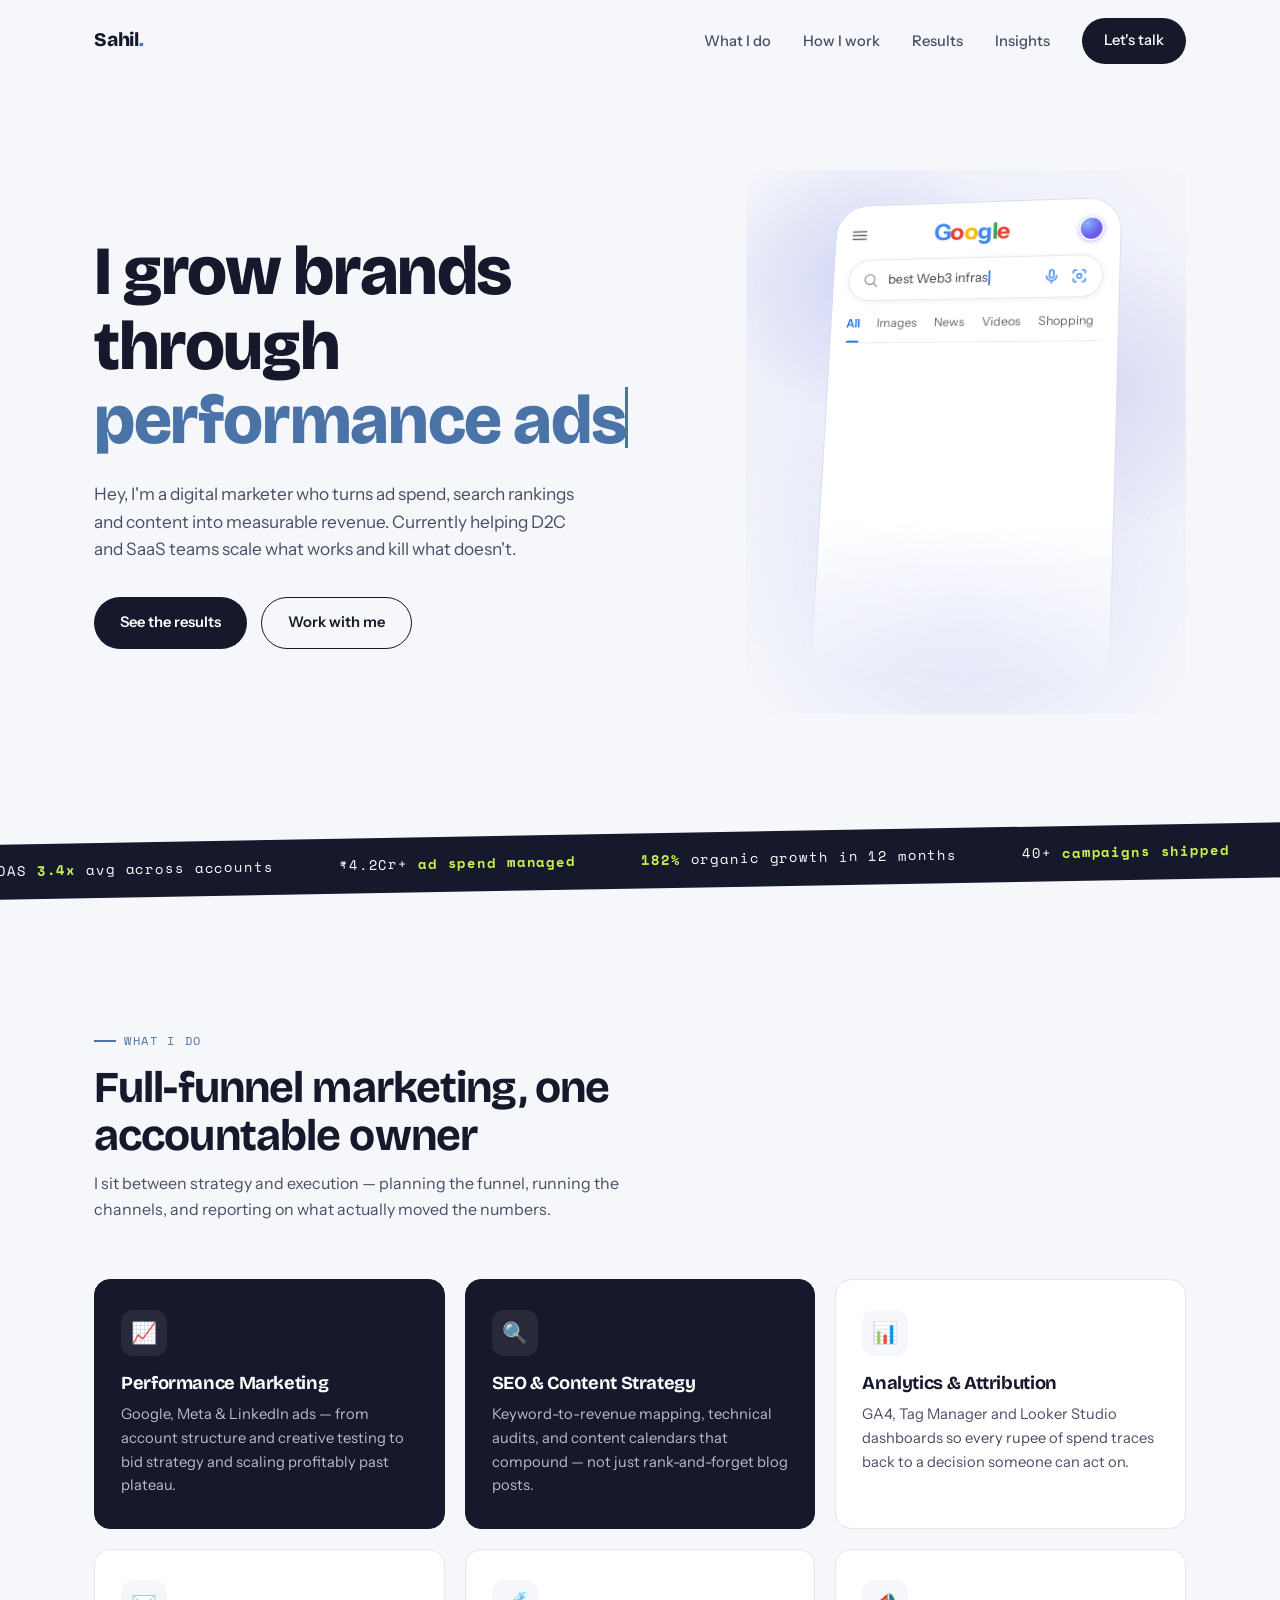
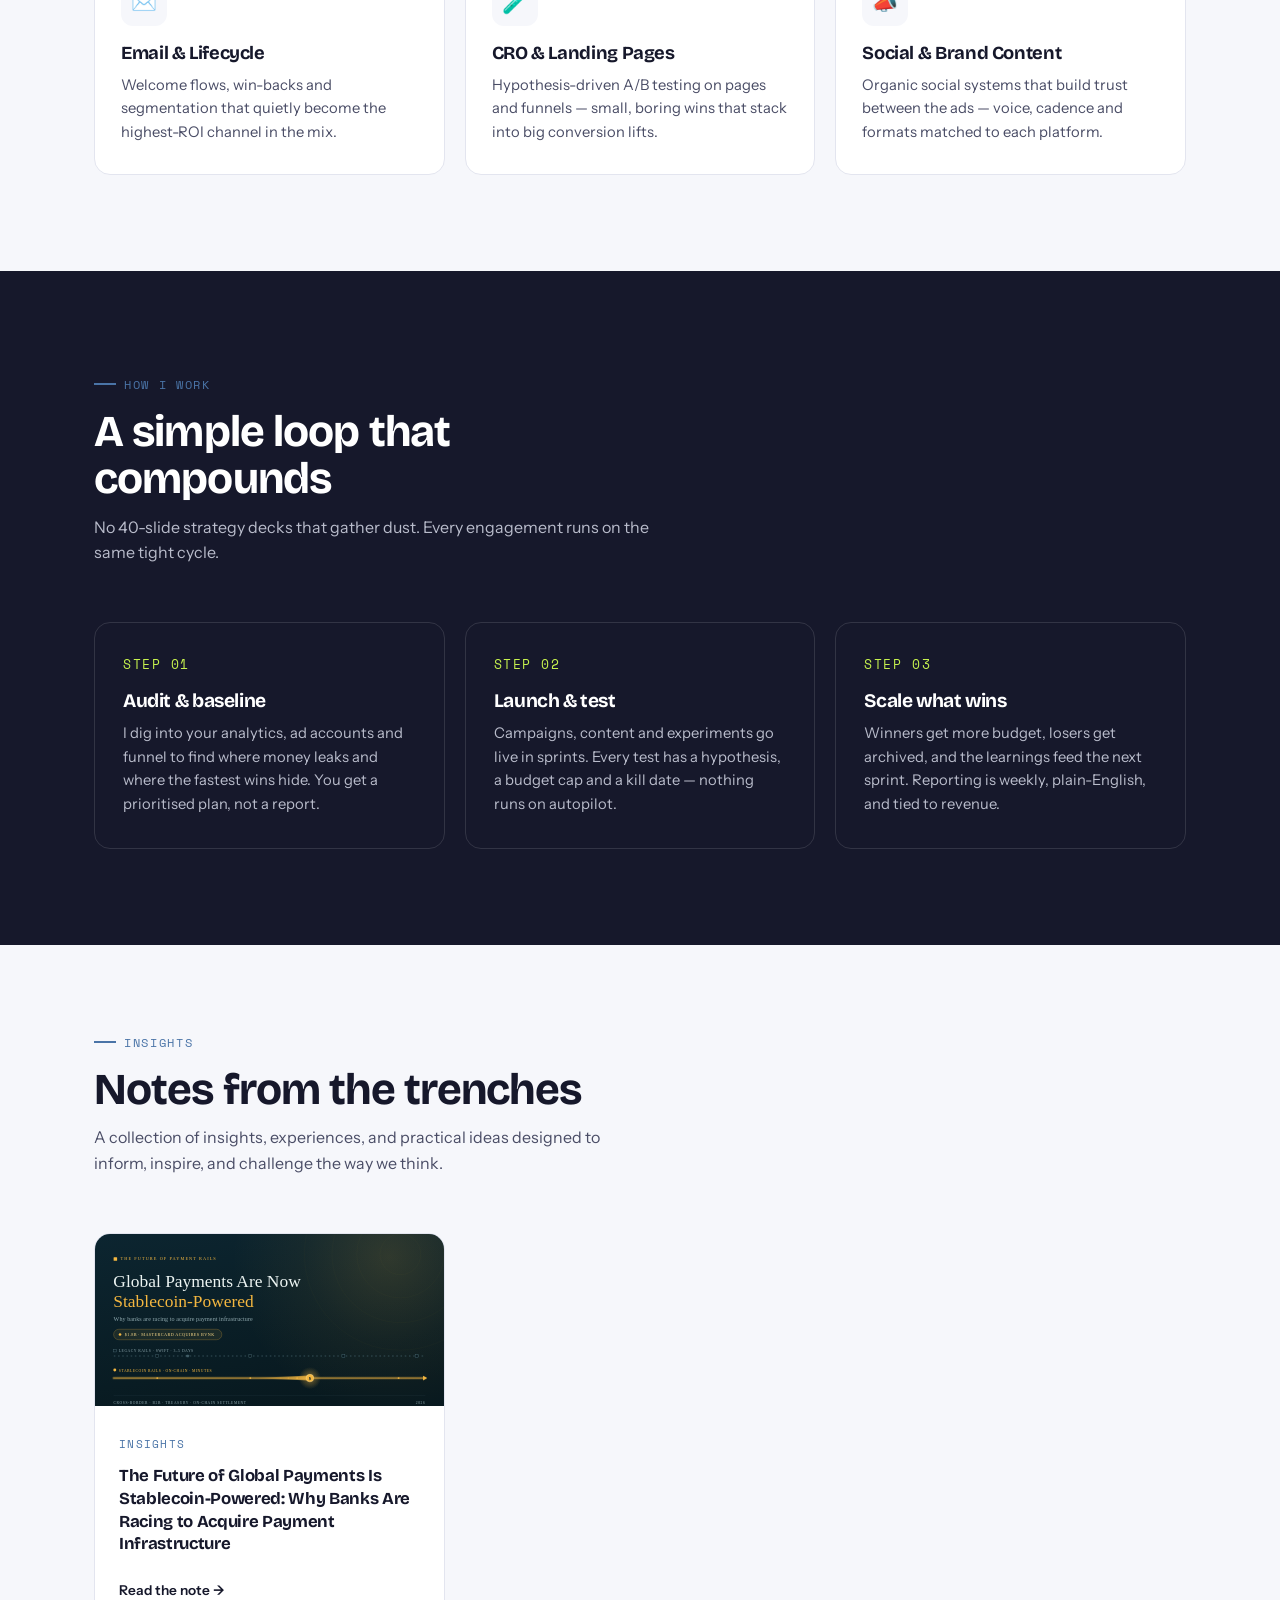
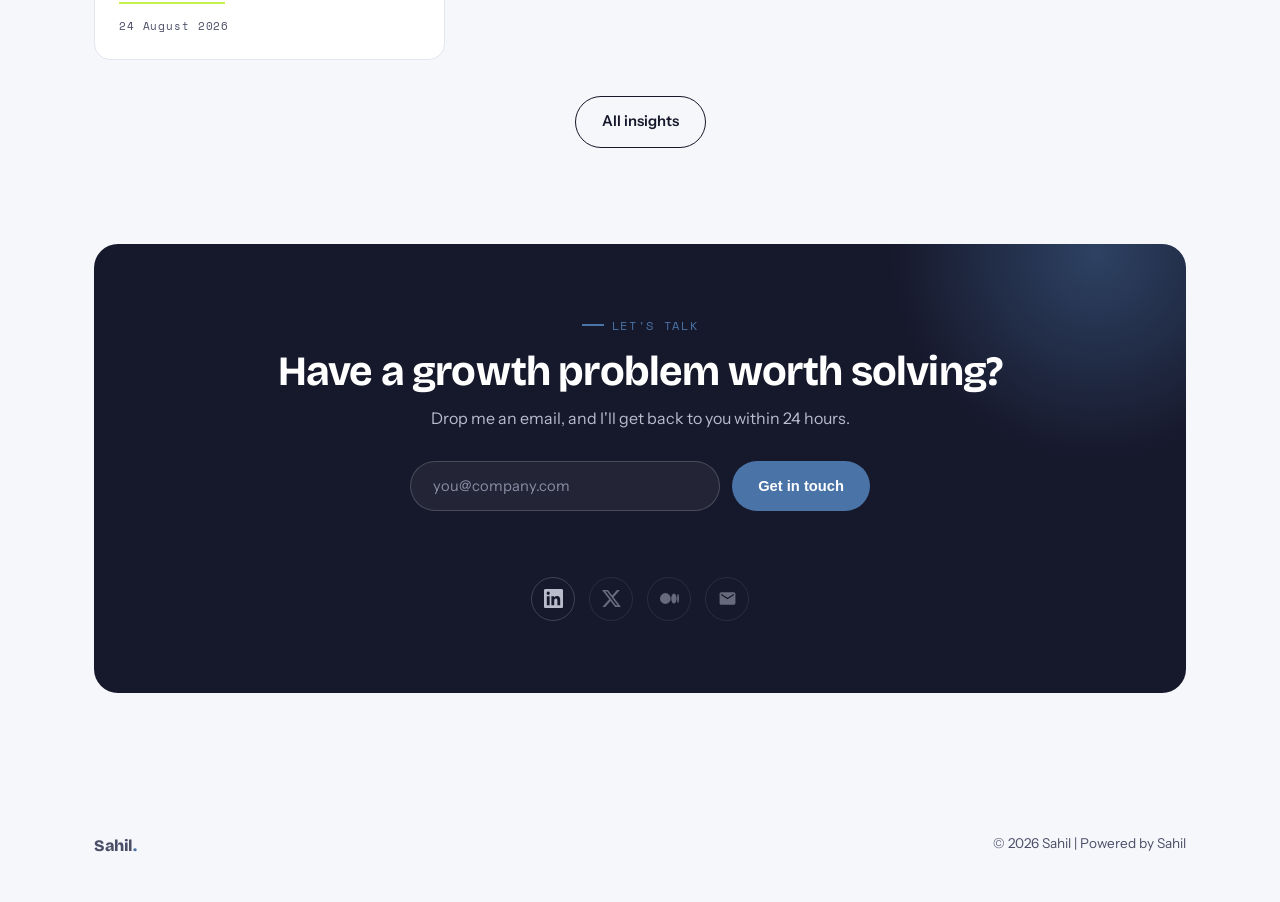
==== commit 814d22a7: "Update index.html" ====
--- a/index.html
+++ b/index.html
@@ -15,7 +15,7 @@
 new Date().getTime(),event:'gtm.js'});var f=d.getElementsByTagName(s)[0],
 j=d.createElement(s),dl=l!='dataLayer'?'&l='+l:'';j.async=true;j.src=
 'https://www.googletagmanager.com/gtm.js?id='+i+dl;f.parentNode.insertBefore(j,f);
-})(window,document,'script','dataLayer','GTM-PW8ZBZ3W');</script>
+})(window,document,'script','dataLayer','GTM-KF42CW5P');</script>
 <!-- End Google Tag Manager -->
 
   <style>
@@ -121,7 +121,7 @@
 </head>
 <body>
   <!-- Google Tag Manager (noscript) -->
-<noscript><iframe src="https://www.googletagmanager.com/ns.html?id=GTM-PW8ZBZ3W"
+<noscript><iframe src="https://www.googletagmanager.com/ns.html?id=GTM-KF42CW5P"
 height="0" width="0" style="display:none;visibility:hidden"></iframe></noscript>
 <!-- End Google Tag Manager (noscript) -->
 
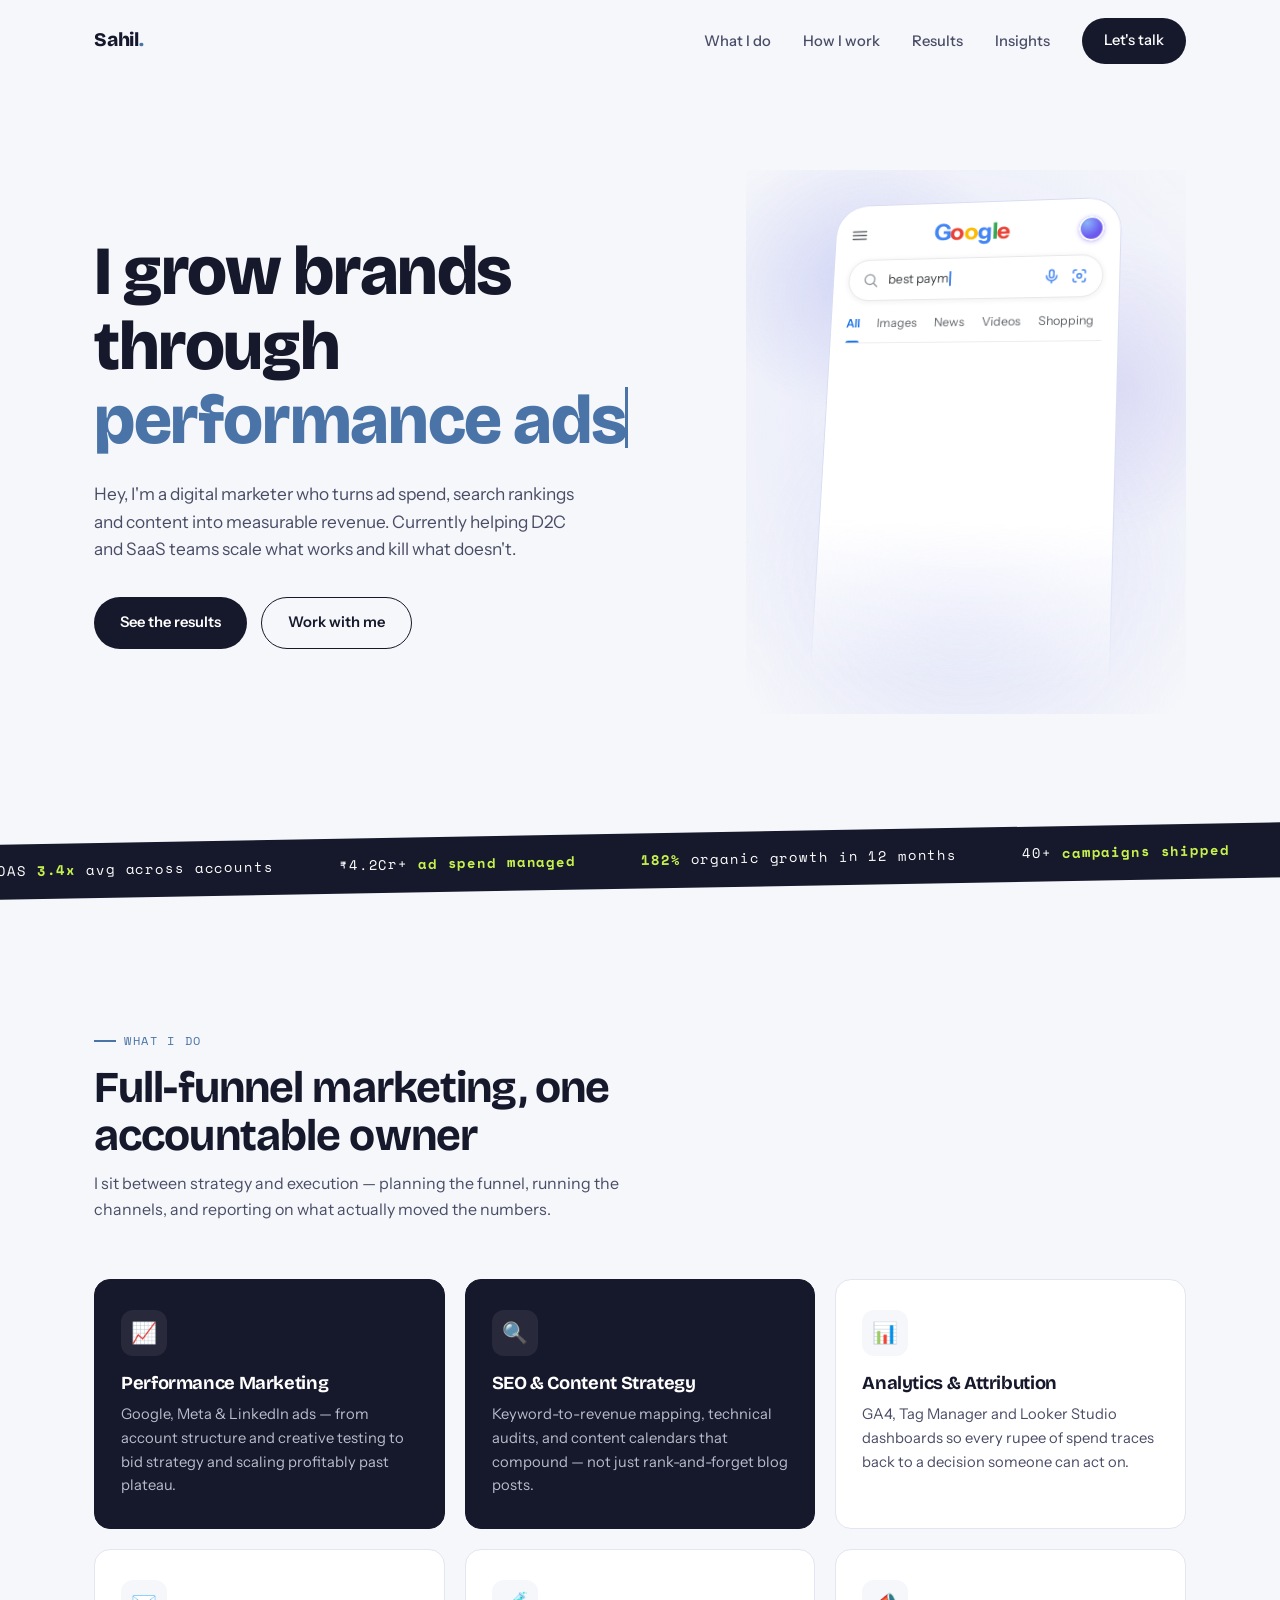
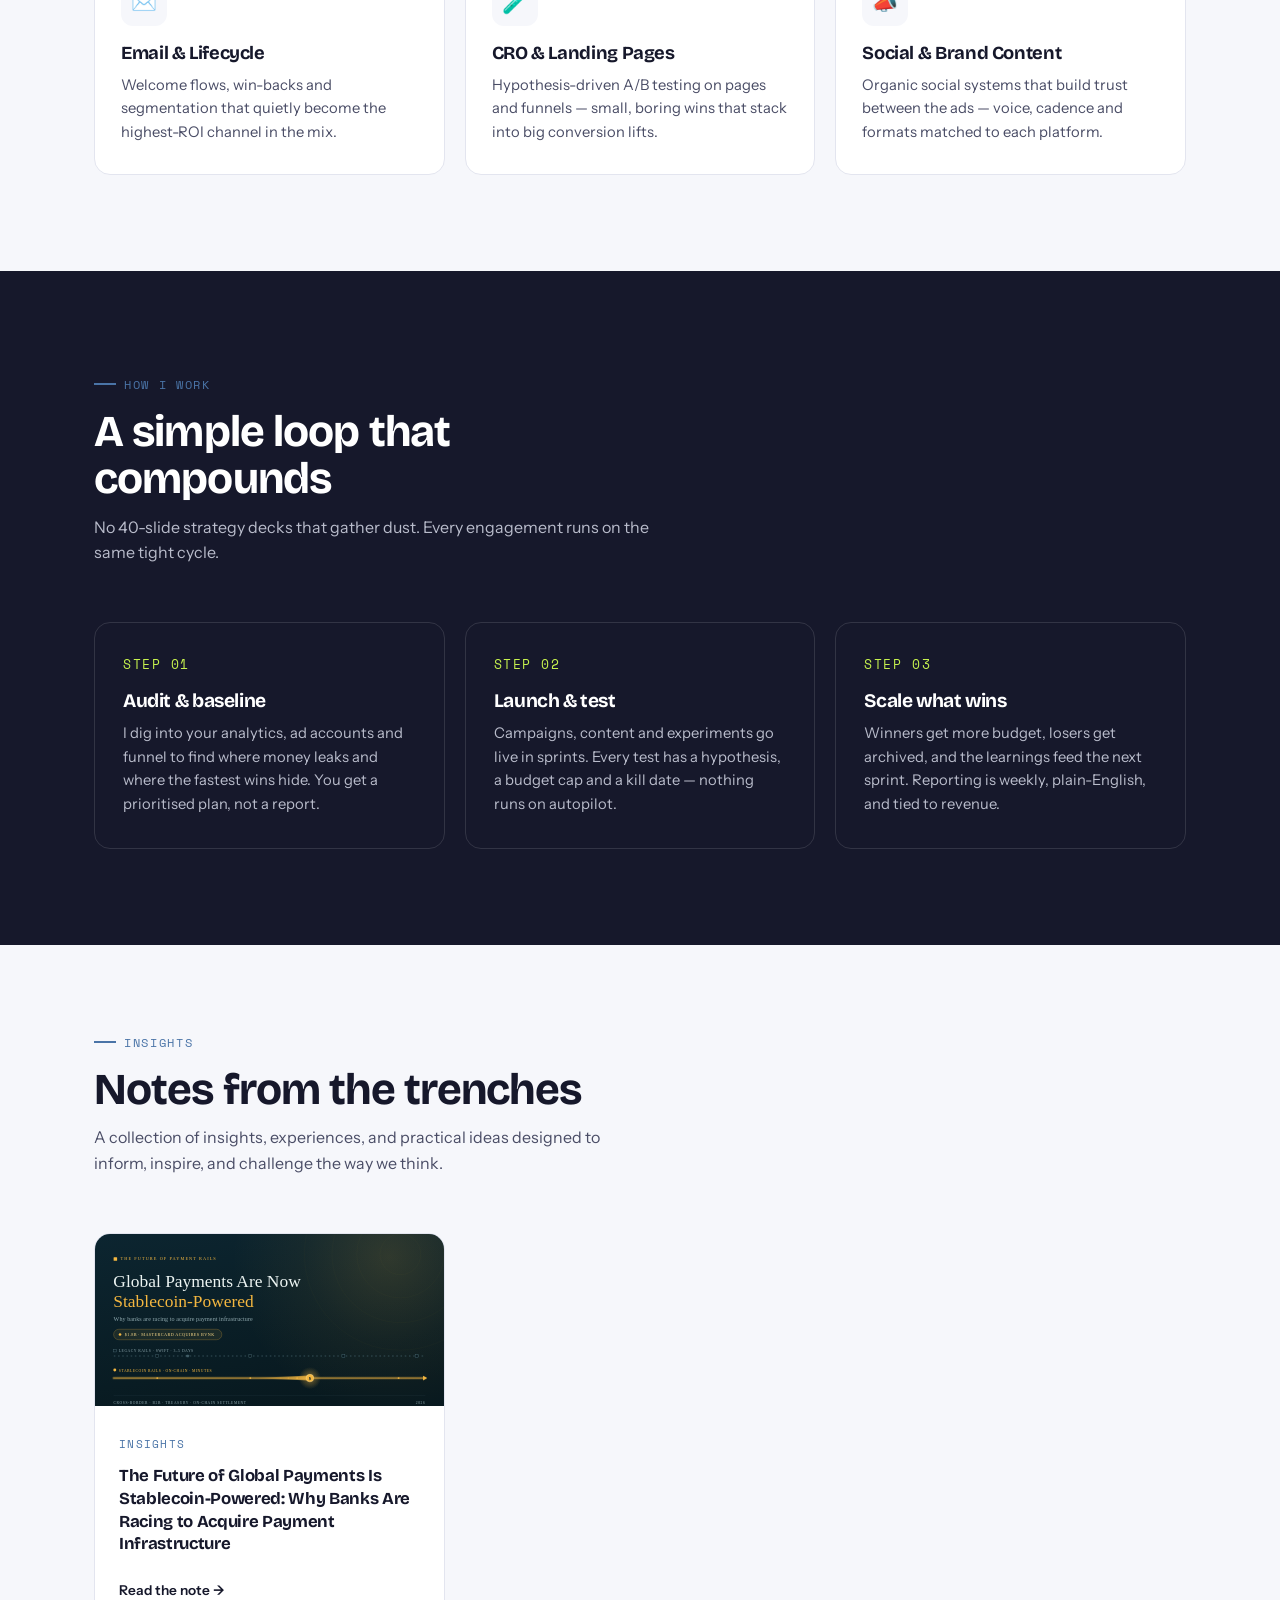
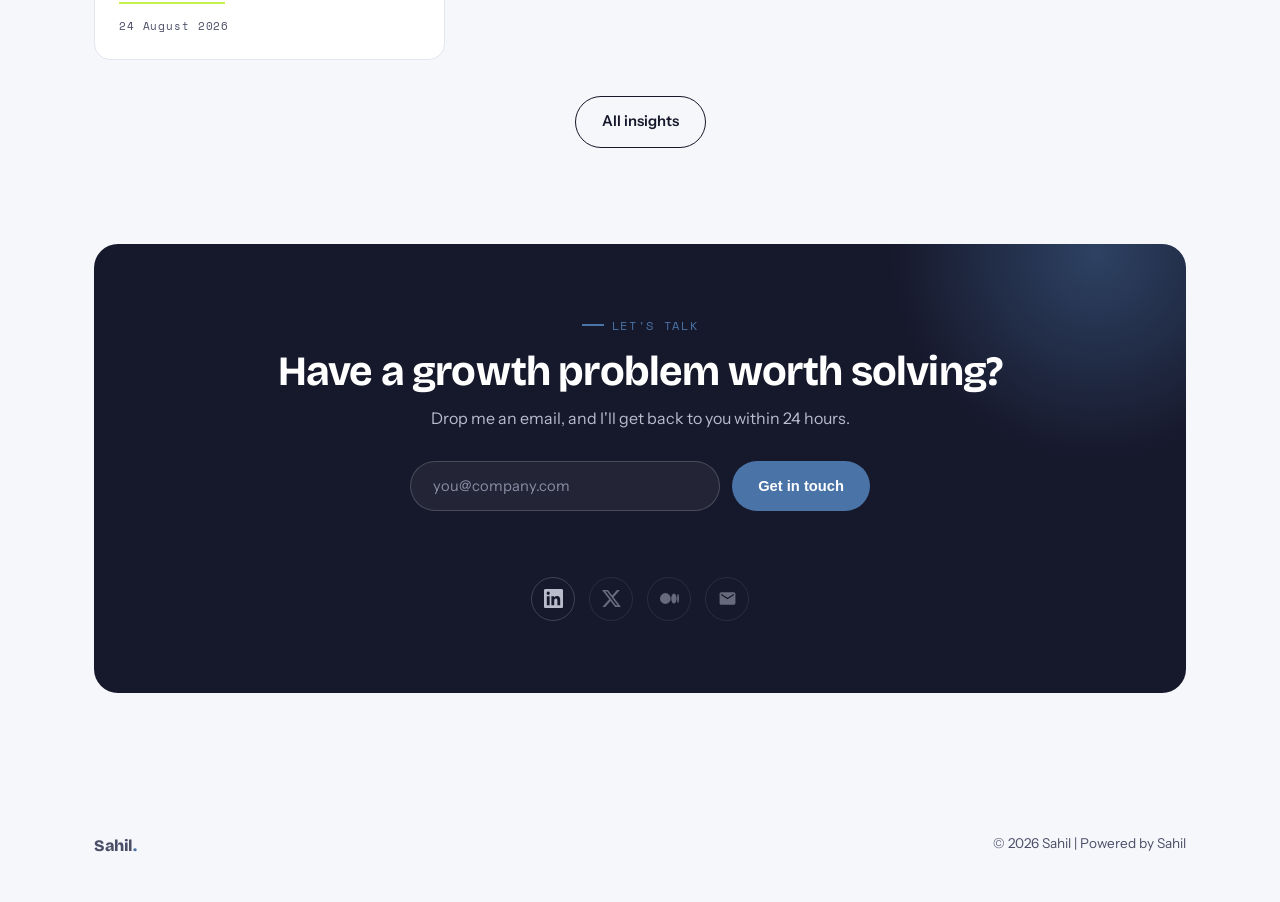
==== commit 6030766b: "Update index.html" ====
--- a/index.html
+++ b/index.html
@@ -17,6 +17,15 @@
 'https://www.googletagmanager.com/gtm.js?id='+i+dl;f.parentNode.insertBefore(j,f);
 })(window,document,'script','dataLayer','GTM-KF42CW5P');</script>
 <!-- End Google Tag Manager -->
+  <!-- Google tag (gtag.js) -->
+<script async src="https://www.googletagmanager.com/gtag/js?id=G-HM9V6N3402"></script>
+<script>
+  window.dataLayer = window.dataLayer || [];
+  function gtag(){dataLayer.push(arguments);}
+  gtag('js', new Date());
+
+  gtag('config', 'G-HM9V6N3402');
+</script>
 
   <style>
 .gsp{position:relative;display:flex;justify-content:center;align-items:center;padding:22px 6px;
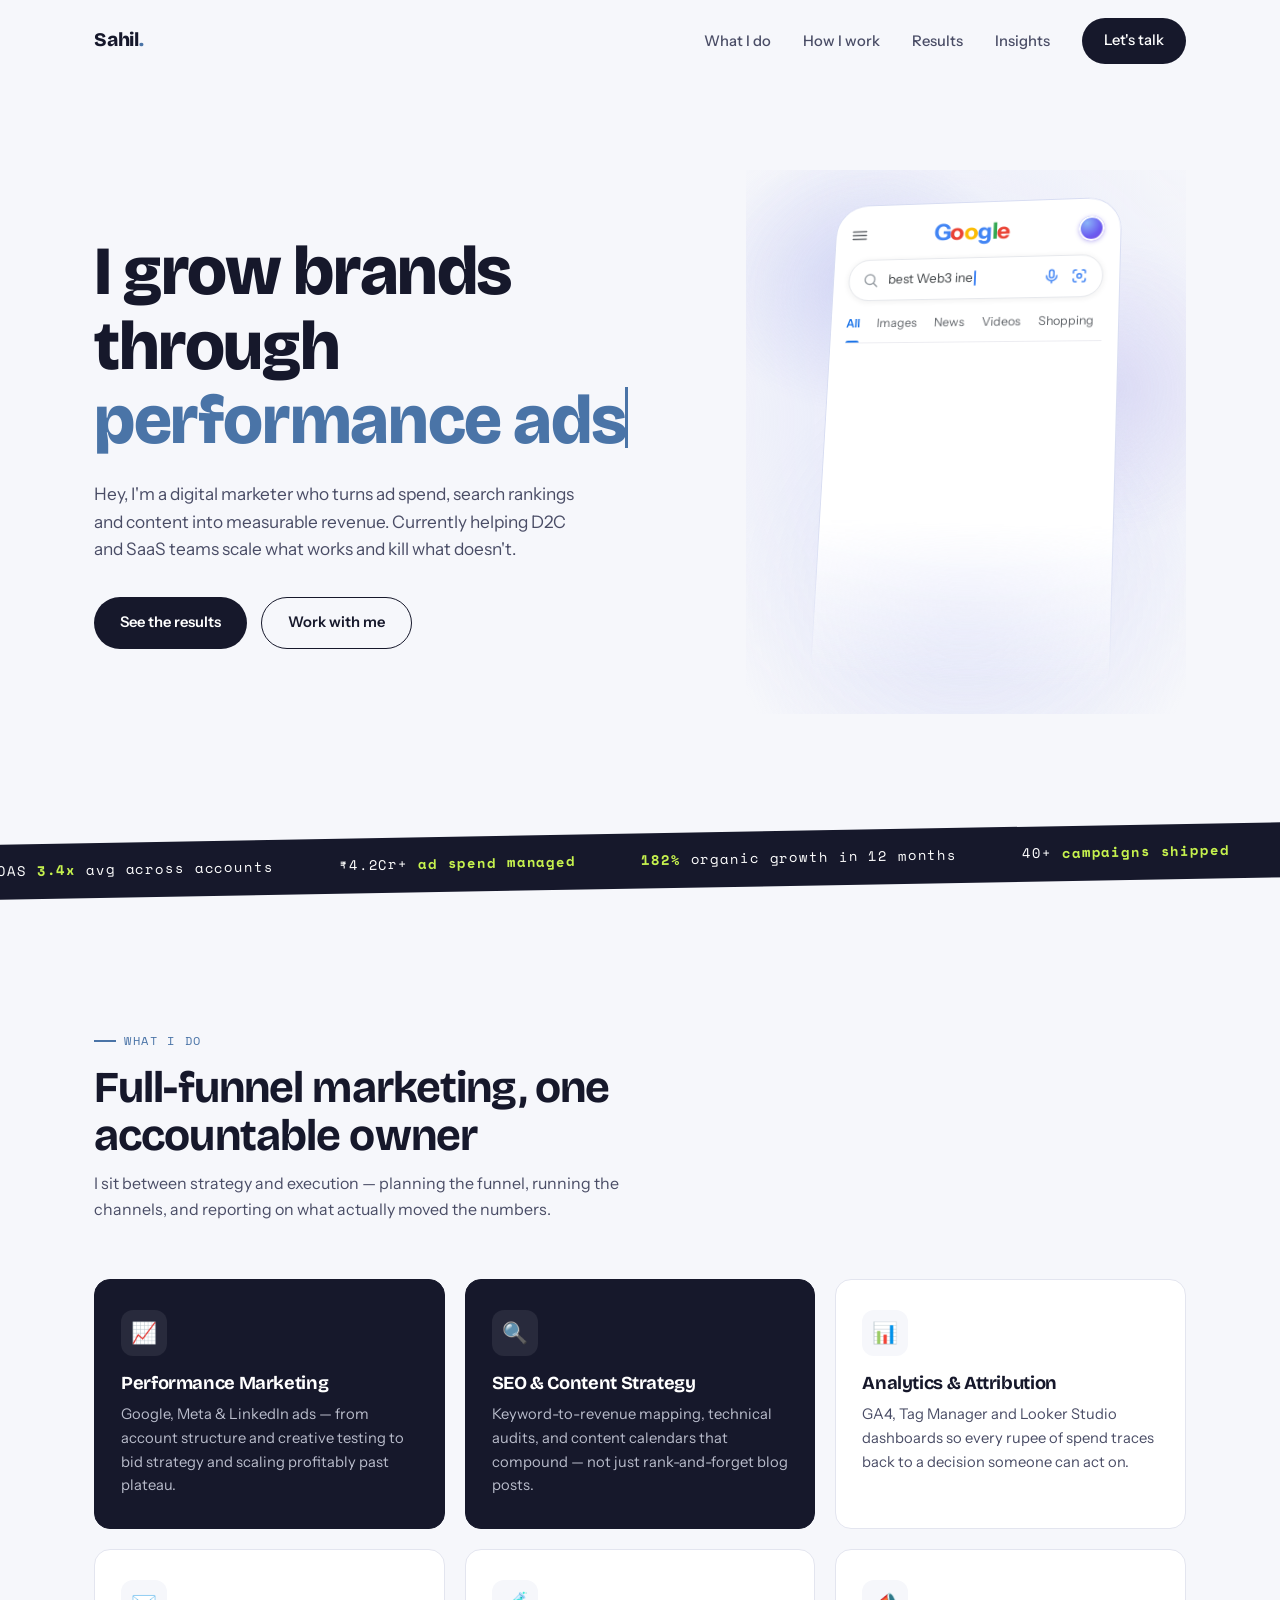
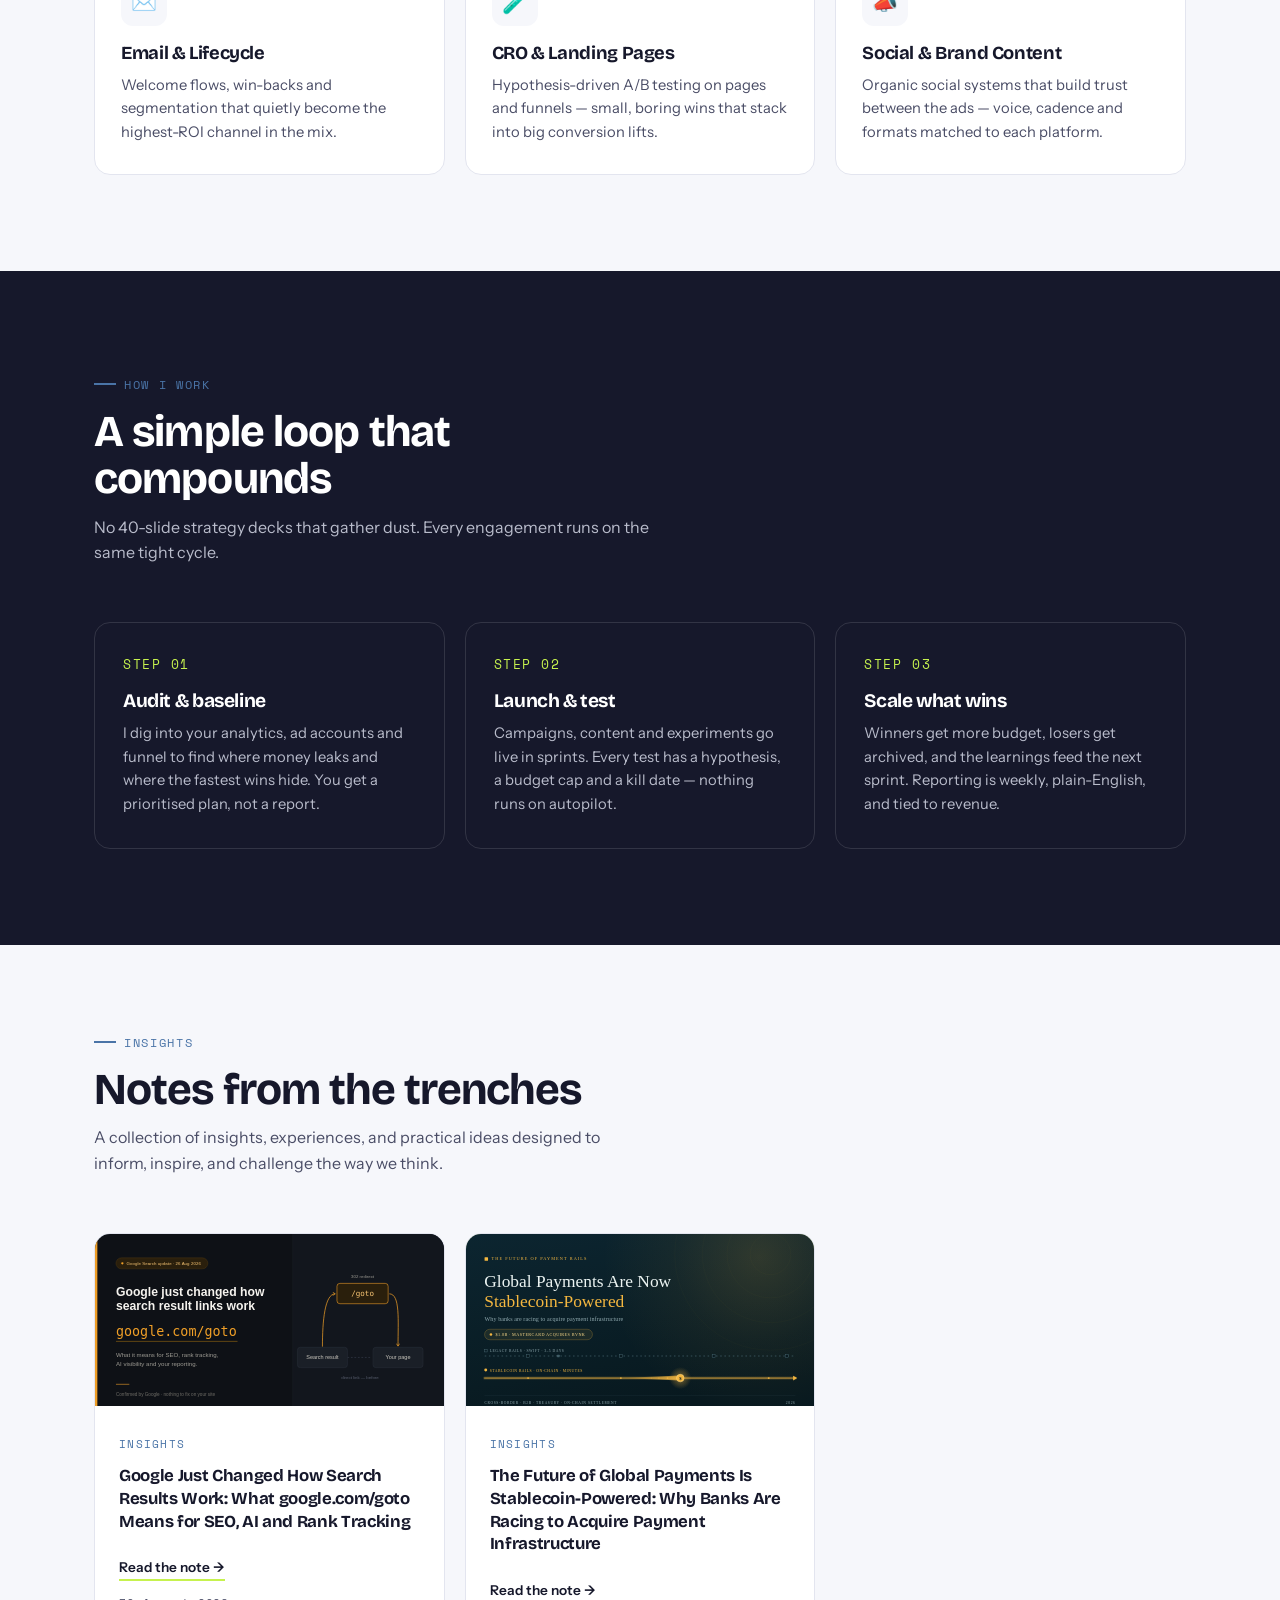
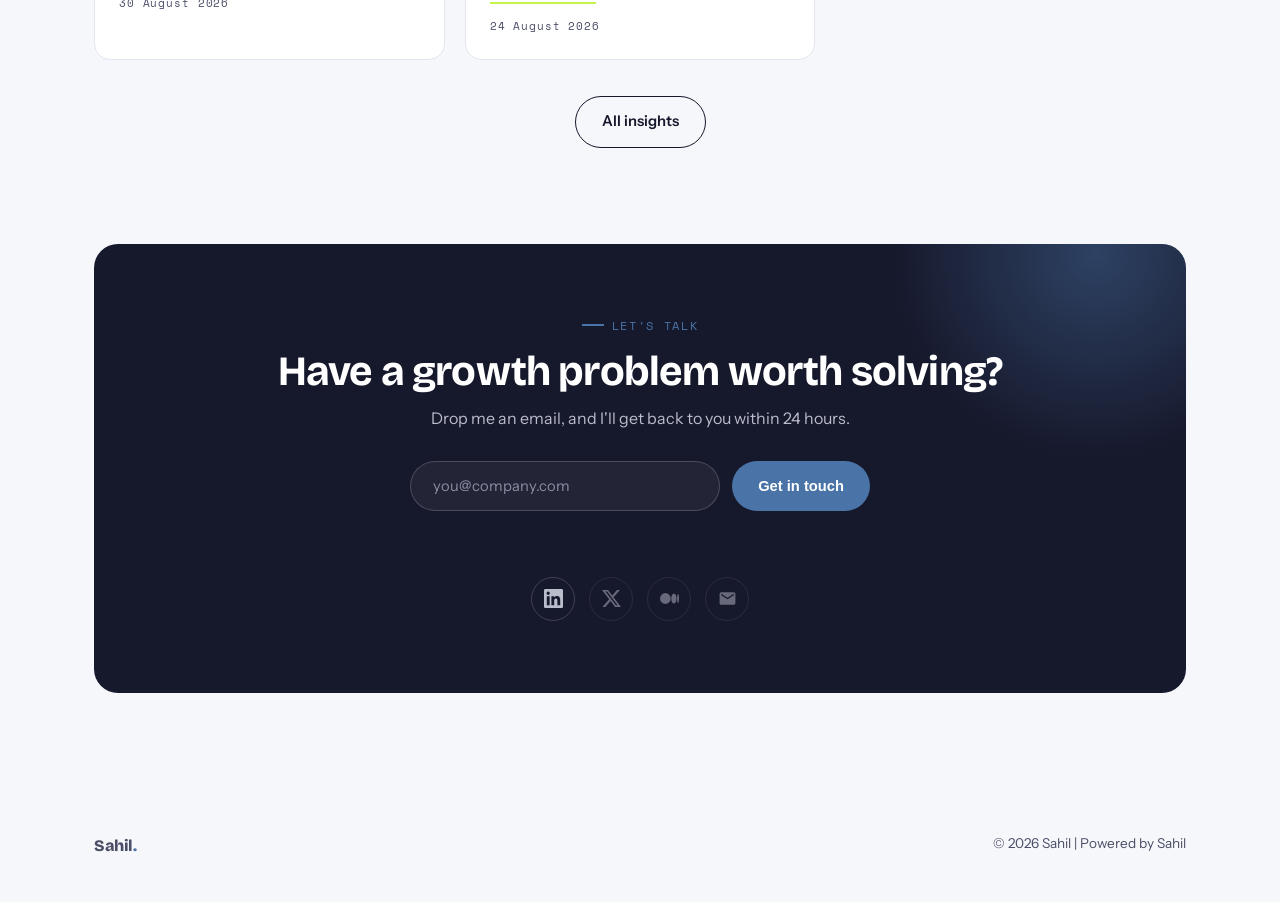
==== commit 8443d4e3: "post: Google Just Changed How Search Results Work: What google.com/goto Means for SEO, AI and Rank T" ====
--- a/index.html
+++ b/index.html
@@ -354,6 +354,15 @@
 </div>
 <div class="insights-grid">
 <!--POSTS_START-->
+<article class="post reveal">
+<a href="/blog/google-just-changed-how-search-results-work-what-google-com-goto-means-for-seo-a" aria-label="Google Just Changed How Search Results Work: What google.com/goto Means for SEO, AI and Rank Tracking"><div class="thumb"><img src="/uploads/google-just-changed-how-search-results-work-what-google-com-goto-means-for-seo-a-mtfv2r01.svg" alt="Google Just Changed How Search Results Work: What google.com/goto Means for SEO, AI and Rank Tracking" loading="lazy" /></div></a>
+<div class="body">
+<span class="cat">Insights</span>
+<h3><a href="/blog/google-just-changed-how-search-results-work-what-google-com-goto-means-for-seo-a">Google Just Changed How Search Results Work: What google.com/goto Means for SEO, AI and Rank Tracking</a></h3>
+<a class="read" href="/blog/google-just-changed-how-search-results-work-what-google-com-goto-means-for-seo-a">Read the note &rarr;</a>
+<span class="date">30 August 2026</span>
+</div>
+</article>
 <article class="post reveal">
 <a href="/blog/the-future-of-global-payments-is-stablecoin-powered-why-banks-are-racing-to-acqu" aria-label="The Future of Global Payments Is Stablecoin-Powered: Why Banks Are Racing to Acquire Payment Infrastructure"><div class="thumb"><img src="/uploads/the-future-of-global-payments-is-stablecoin-powered-why-banks-are-racing-to-acqu-mt6w23cr.svg" alt="The Future of Global Payments Is Stablecoin-Powered: Why Banks Are Racing to Acquire Payment Infrastructure" loading="lazy" /></div></a>
 <div class="body">
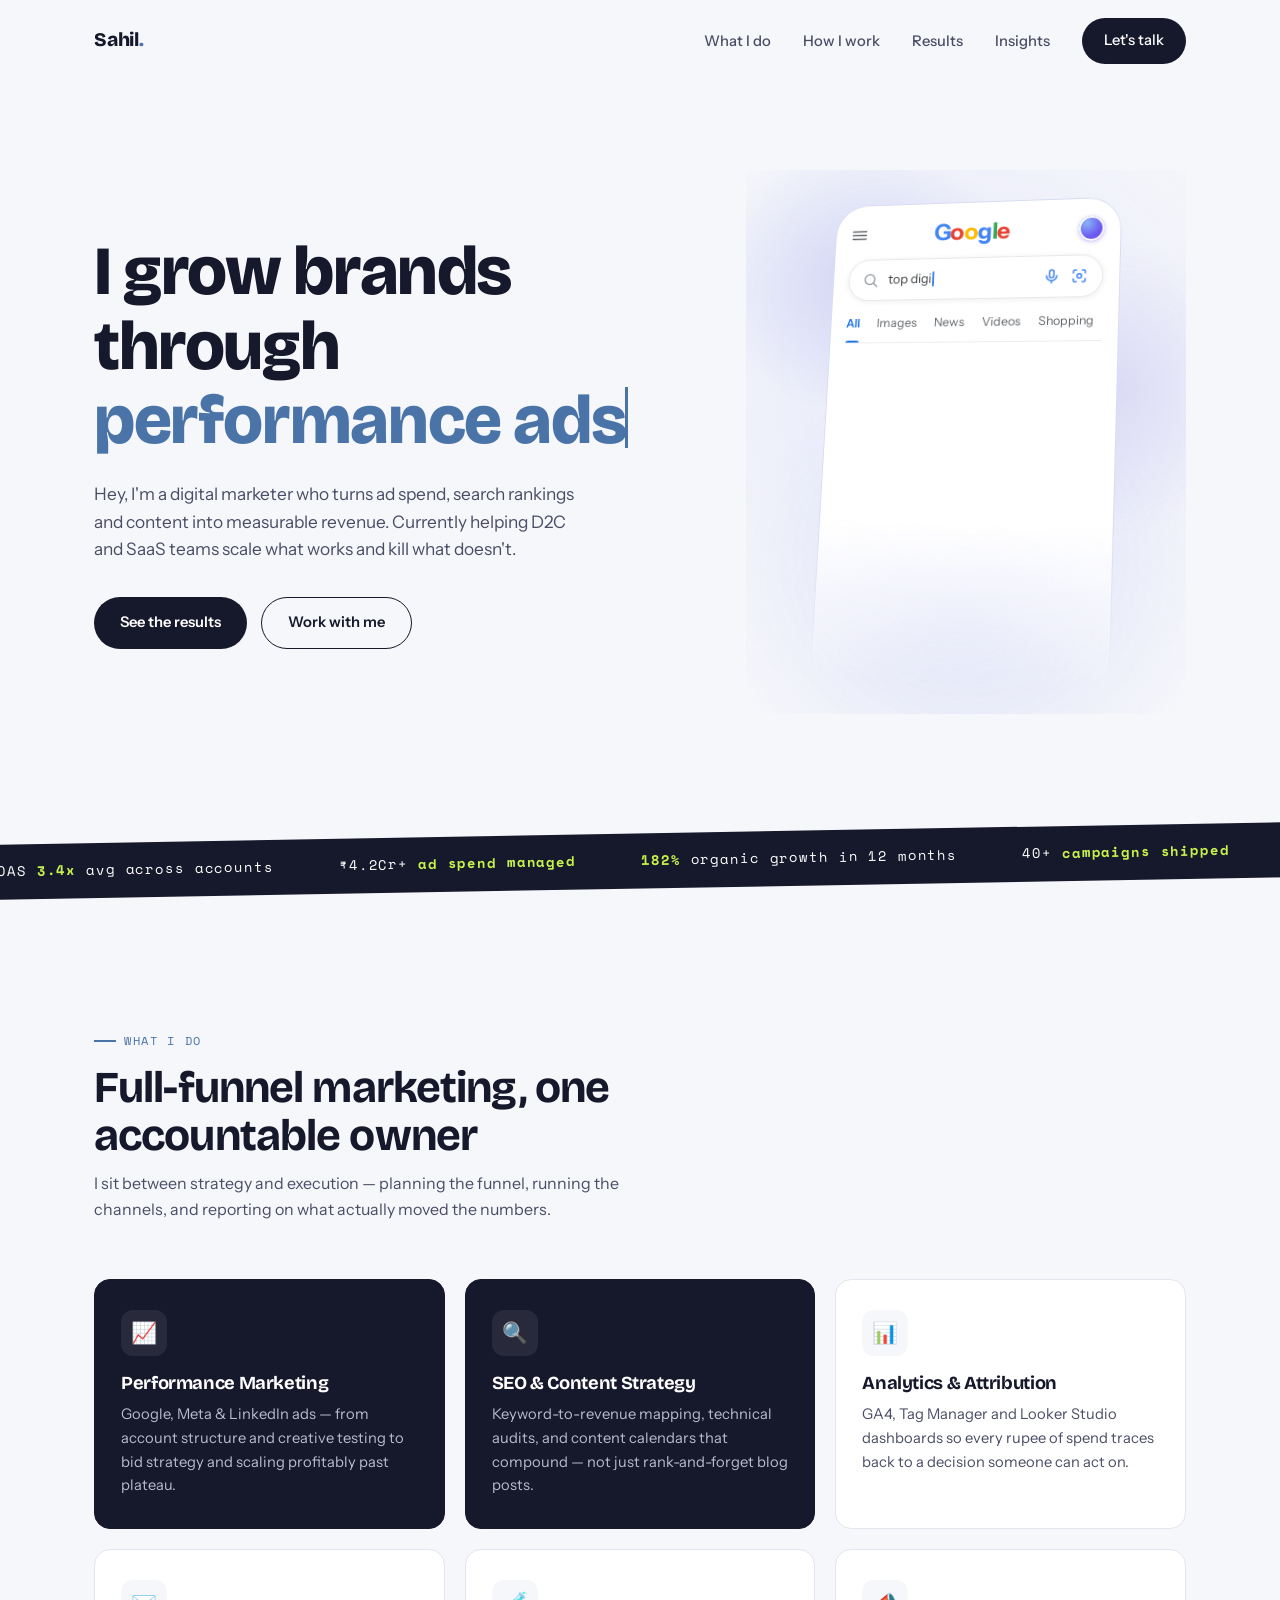
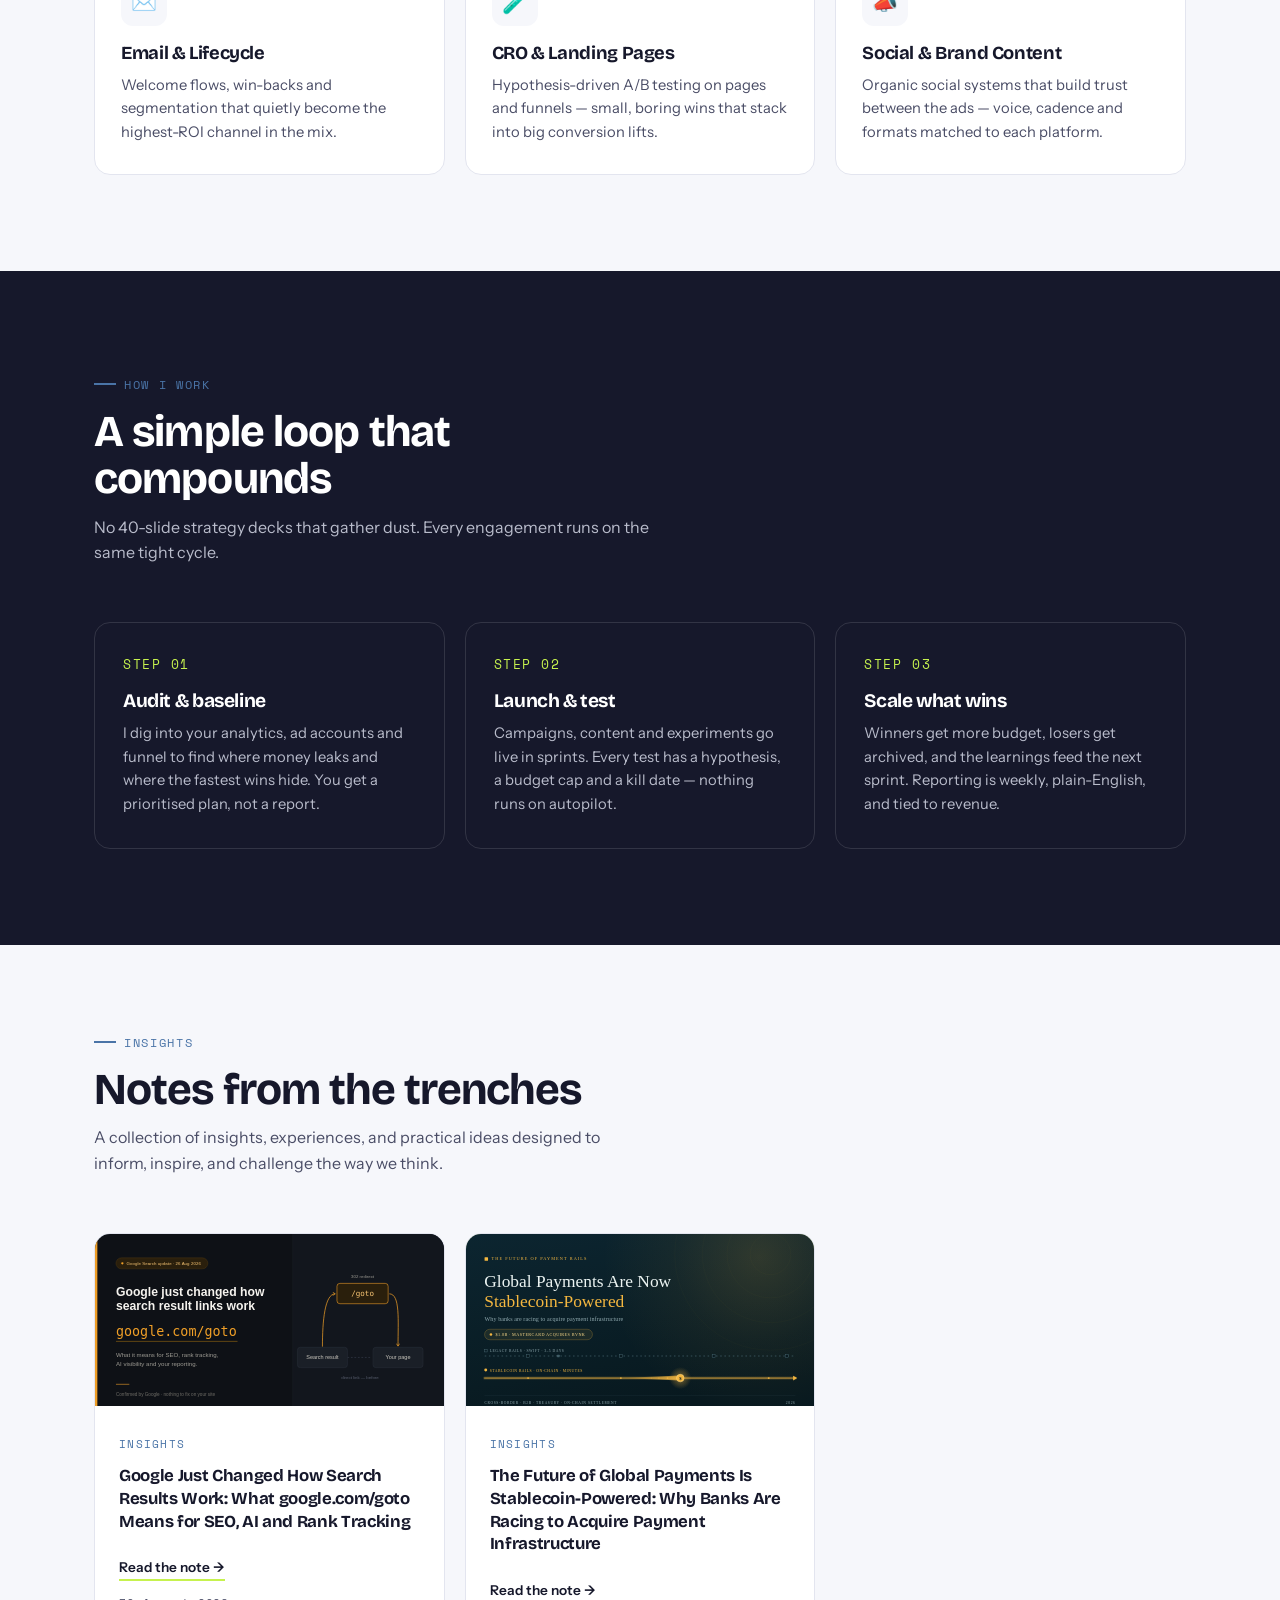
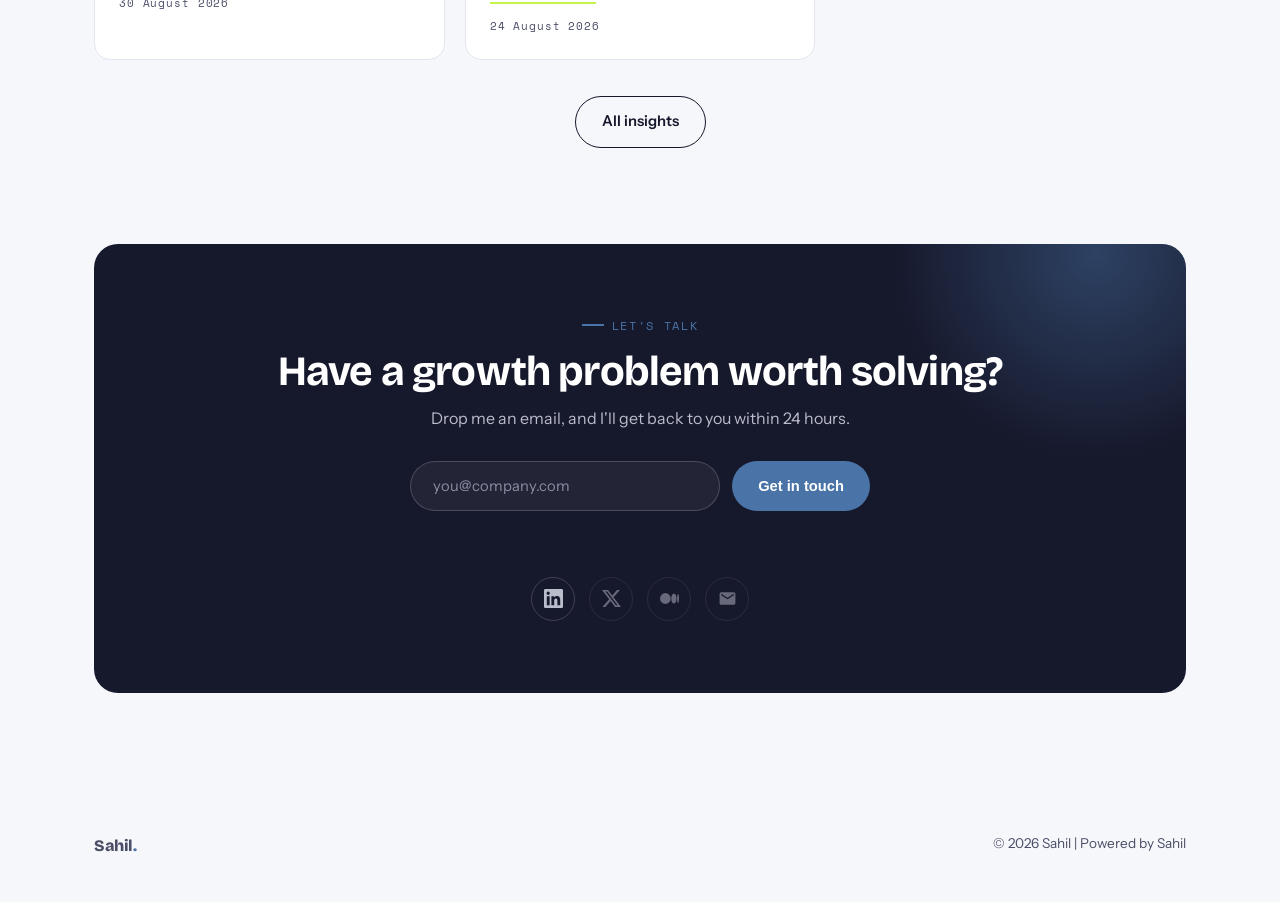
==== commit c0dc98a9: "Update index.html" ====
--- a/index.html
+++ b/index.html
@@ -601,12 +601,396 @@
 root.addEventListener('pointerleave',function(){ rx=REST_RX; ry=REST_RY; if(!raf) raf=requestAnimationFrame(apply); });
 }
 
-const queries=[
-'best payment company','best crypto SaaS provider','best fintech platform',
-'best global payment gateway','best payment API','best cross-border payments',
-'best international payouts','best stablecoin payment solution','best B2B payment software',
-'best fintech startup','best Web3 infrastructure','best SaaS company',
-'best payment processor','best checkout platform','best digital payments company'
+const queries = [
+  'best AI company',
+  'top payment platforms',
+  'leading SaaS companies',
+  'most trusted cybersecurity companies',
+  'AI tools',
+  'recommended cloud platforms',
+  'fintech companies to watch',
+  'best ecommerce platform',
+  'technology startups to watch',
+  'leading software companies',
+  'top AI platforms',
+  'most reliable payment providers',
+  'best developer tools',
+  'emerging technology companies',
+  'recommended marketing software',
+  'top fintech companies',
+  'best cybersecurity platform',
+  'software companies to watch',
+  'leading cloud providers',
+  'most innovative AI companies',
+  'best CRM software',
+  'top ecommerce companies',
+  'payment platform comparison',
+  'leading technology startups',
+  'best SaaS platform',
+  'most trusted fintech companies',
+  'AI companies to watch',
+  'top cybersecurity software',
+  'recommended business software',
+  'best payment API',
+  'leading ecommerce platforms',
+  'emerging AI companies',
+  'most reliable cloud platforms',
+  'top software companies',
+  'best marketing platform',
+  'fintech platform comparison',
+  'leading AI startups',
+  'best blockchain platform',
+  'most trusted technology companies',
+  'top developer platforms',
+  'recommended cybersecurity software',
+  'best cloud provider',
+  'technology company comparison',
+  'leading payment companies',
+  'top SaaS platforms',
+  'most innovative technology startups',
+  'best SEO tools',
+  'ecommerce platform comparison',
+  'recommended fintech platforms',
+  'best data platform',
+  'AI software comparison',
+  'leading cybersecurity companies',
+  'top digital payment companies',
+  'most trusted software companies',
+  'best enterprise software',
+  'technology platforms to watch',
+  'recommended AI tools',
+  'top cloud infrastructure companies',
+  'best fintech platform',
+  'leading marketing technology companies',
+  'emerging startups to watch',
+  'most reliable software platforms',
+  'best payment provider',
+  'top AI startups',
+  'best analytics platform',
+  'leading ecommerce companies',
+  'most recommended business software',
+  'cybersecurity company comparison',
+  'top technology companies',
+  'best SaaS software',
+  'recommended payment platforms',
+  'AI startup comparison',
+  'leading fintech startups',
+  'most innovative software companies',
+  'best API platform',
+  'top cloud platforms',
+  'best digital marketing software',
+  'technology companies to watch',
+  'trusted payment companies',
+  'best marketplace platform',
+  'leading AI companies',
+  'top cybersecurity companies',
+  'recommended SaaS tools',
+  'best financial technology company',
+  'emerging fintech companies',
+  'most reliable payment platforms',
+  'software platform comparison',
+  'best ecommerce software',
+  'top digital commerce platforms',
+  'leading developer tools',
+  'most trusted cloud providers',
+  'best automation software',
+  'AI platforms to watch',
+  'recommended fintech companies',
+  'top payment companies',
+  'best cybersecurity software',
+  'leading SaaS platforms',
+  'emerging technology startups',
+  'most innovative AI startups',
+  'best cloud software',
+  'top business software',
+  'recommended ecommerce platforms',
+  'fintech companies comparison',
+  'best digital wallet',
+  'leading software platforms',
+  'trusted technology platforms',
+  'top AI software',
+  'best customer engagement platform',
+  'marketing technology companies to watch',
+  'most reliable SaaS platforms',
+  'best stablecoin platform',
+  'top blockchain companies',
+  'leading digital asset companies',
+  'recommended payment software',
+  'best financial infrastructure company',
+  'emerging fintech startups',
+  'most trusted financial technology companies',
+  'best compliance software',
+  'top identity verification platforms',
+  'leading fraud prevention companies',
+  'best digital identity platform',
+  'cybersecurity startups to watch',
+  'recommended compliance platforms',
+  'top cloud security companies',
+  'best data security platform',
+  'leading identity companies',
+  'most trusted cybersecurity platforms',
+  'best AI security platform',
+  'top AI infrastructure companies',
+  'leading AI infrastructure providers',
+  'recommended AI infrastructure platforms',
+  'best AI agent platform',
+  'AI agent companies to watch',
+  'top AI automation platforms',
+  'leading AI software companies',
+  'most innovative AI platforms',
+  'best generative AI platform',
+  'top generative AI companies',
+  'recommended AI platforms',
+  'AI companies comparison',
+  'best AI coding tools',
+  'top AI productivity tools',
+  'best AI search tools',
+  'leading AI API providers',
+  'best AI development platform',
+  'emerging AI startups',
+  'most trusted AI tools',
+  'AI platforms comparison',
+  'best enterprise AI platform',
+  'top enterprise AI companies',
+  'leading AI solution providers',
+  'best SaaS companies',
+  'top SaaS startups',
+  'SaaS companies to watch',
+  'leading SaaS providers',
+  'recommended SaaS platforms',
+  'most trusted SaaS companies',
+  'SaaS platform comparison',
+  'best enterprise SaaS',
+  'top B2B software companies',
+  'leading B2B platforms',
+  'best business software',
+  'most recommended business platforms',
+  'top enterprise software companies',
+  'software companies comparison',
+  'best workflow software',
+  'leading automation platforms',
+  'top productivity software',
+  'recommended collaboration software',
+  'best CRM platform',
+  'top CRM companies',
+  'leading customer relationship platforms',
+  'best marketing automation software',
+  'top marketing platforms',
+  'recommended marketing tools',
+  'best content marketing platform',
+  'leading SEO platforms',
+  'top SEO software',
+  'best AEO software',
+  'best GEO software',
+  'marketing technology comparison',
+  'leading MarTech companies',
+  'top AdTech companies',
+  'most trusted marketing platforms',
+  'best analytics software',
+  'recommended customer data platforms',
+  'best ecommerce company',
+  'top ecommerce platforms',
+  'leading commerce companies',
+  'best digital commerce platform',
+  'recommended checkout platforms',
+  'top marketplace companies',
+  'best marketplace software',
+  'ecommerce companies to watch',
+  'most trusted ecommerce platforms',
+  'commerce platform comparison',
+  'best ecommerce payment solutions',
+  'leading retail technology companies',
+  'best social commerce platform',
+  'top online marketplace platforms',
+  'best cross-border payment platform',
+  'leading global payment companies',
+  'top payment providers',
+  'recommended payment gateways',
+  'best payment processor',
+  'payment companies to watch',
+  'most trusted payment platforms',
+  'payment provider comparison',
+  'best B2B payments platform',
+  'leading B2B payment companies',
+  'top cross-border payment companies',
+  'best international payment platform',
+  'recommended payout platforms',
+  'best payout provider',
+  'top remittance companies',
+  'best money transfer platform',
+  'leading global payments platforms',
+  'best embedded finance platform',
+  'top embedded finance companies',
+  'recommended banking infrastructure',
+  'best banking infrastructure platform',
+  'leading banking technology companies',
+  'top banking-as-a-service providers',
+  'best digital banking platform',
+  'best fintech software',
+  'top fintech platforms',
+  'leading fintech companies',
+  'fintech startups to watch',
+  'most innovative fintech companies',
+  'fintech company comparison',
+  'recommended fintech software',
+  'best fintech solutions',
+  'top financial software companies',
+  'leading financial infrastructure companies',
+  'best stablecoin infrastructure',
+  'top stablecoin companies',
+  'leading blockchain infrastructure companies',
+  'best crypto infrastructure platform',
+  'recommended crypto payment platforms',
+  'top digital asset platforms',
+  'best tokenization platform',
+  'leading tokenization companies',
+  'RWA companies to watch',
+  'best blockchain infrastructure',
+  'Web3 companies to watch',
+  'top Web3 infrastructure companies',
+  'best legal tech platform',
+  'leading legal technology companies',
+  'top legal software',
+  'recommended contract management software',
+  'best contract automation platform',
+  'legal technology companies to watch',
+  'best compliance platform',
+  'top RegTech companies',
+  'leading compliance software companies',
+  'best HR platform',
+  'top HR software',
+  'leading HR technology companies',
+  'recommended recruitment platforms',
+  'best hiring software',
+  'top recruitment companies',
+  'HR technology companies to watch',
+  'best payroll software',
+  'leading workforce management platforms',
+  'best healthcare technology company',
+  'top healthtech companies',
+  'leading digital health companies',
+  'recommended healthcare software',
+  'best telehealth platform',
+  'healthcare technology companies to watch',
+  'top healthcare software companies',
+  'most trusted healthcare platforms',
+  'best biotech technology companies',
+  'top biotech companies',
+  'leading medical technology companies',
+  'best logistics platform',
+  'top logistics companies',
+  'leading logistics software',
+  'recommended supply chain platforms',
+  'best supply chain software',
+  'logistics companies to watch',
+  'top transportation technology companies',
+  'best fleet management software',
+  'leading mobility companies',
+  'best travel technology platform',
+  'top travel technology companies',
+  'best clean energy company',
+  'top renewable energy companies',
+  'leading climate technology companies',
+  'recommended energy software',
+  'best energy management platform',
+  'climate technology companies to watch',
+  'top EV companies',
+  'best EV charging platform',
+  'leading battery technology companies',
+  'best energy storage companies',
+  'most innovative clean energy companies',
+  'best robotics company',
+  'top robotics companies',
+  'leading robotics startups',
+  'robotics companies to watch',
+  'best industrial automation platform',
+  'top industrial robotics companies',
+  'recommended robotics software',
+  'leading autonomous systems companies',
+  'best computer vision platform',
+  'most innovative robotics companies',
+  'best creator platform',
+  'top creator economy companies',
+  'leading creator tools',
+  'recommended influencer platforms',
+  'best video creation software',
+  'creator companies to watch',
+  'top social media platforms',
+  'best content creation tools',
+  'most trusted creator platforms',
+  'best technology company',
+  'top technology companies',
+  'leading technology companies',
+  'technology companies to watch',
+  'most trusted technology companies',
+  'most innovative technology companies',
+  'fastest growing technology companies',
+  'emerging technology companies',
+  'best technology startups',
+  'top technology startups',
+  'leading technology startups',
+  'technology startups to watch',
+  'most innovative startups',
+  'fastest growing startups',
+  'emerging startups',
+  'startups to watch',
+  'best business technology companies',
+  'top B2B tech companies',
+  'leading enterprise technology companies',
+  'most trusted technology platforms',
+  'best tech solutions',
+  'top technology platforms',
+  'leading technology providers',
+  'technology platform comparison',
+  'best software alternatives',
+  'top software alternatives',
+  'best SaaS alternatives',
+  'leading SaaS alternatives',
+  'best AI alternatives',
+  'top AI alternatives',
+  'best fintech alternatives',
+  'best payment alternatives',
+  'recommended software alternatives',
+  'technology alternatives comparison',
+  'top software competitors',
+  'leading technology competitors',
+  'AI company competitors',
+  'fintech company competitors',
+  'SaaS company competitors',
+  'payment company competitors',
+  'technology company comparison',
+  'software company comparison',
+  'AI platform comparison',
+  'SaaS platform comparison',
+  'fintech platform comparison',
+  'payment platform comparison',
+  'cloud platform comparison',
+  'cybersecurity platform comparison',
+  'ecommerce platform comparison',
+  'best technology companies for businesses',
+  'top software for businesses',
+  'leading business platforms',
+  'recommended technology for businesses',
+  'best business tools',
+  'top business software',
+  'best software for startups',
+  'recommended platforms for startups',
+  'best tools for startups',
+  'top enterprise software',
+  'leading enterprise platforms',
+  'best B2B solutions',
+  'recommended B2B software',
+  'most reliable business software',
+  'best digital business platforms',
+  'companies worth watching',
+  'technology companies worth watching',
+  'AI companies worth watching',
+  'fintech companies worth watching',
+  'SaaS companies worth watching',
+  'software companies worth watching',
+  'innovative technology companies',
+  'fast growing technology startups',
+  'new technology companies to watch'
 ];
 const descs=[
 'Rank where your customers are already searching.',
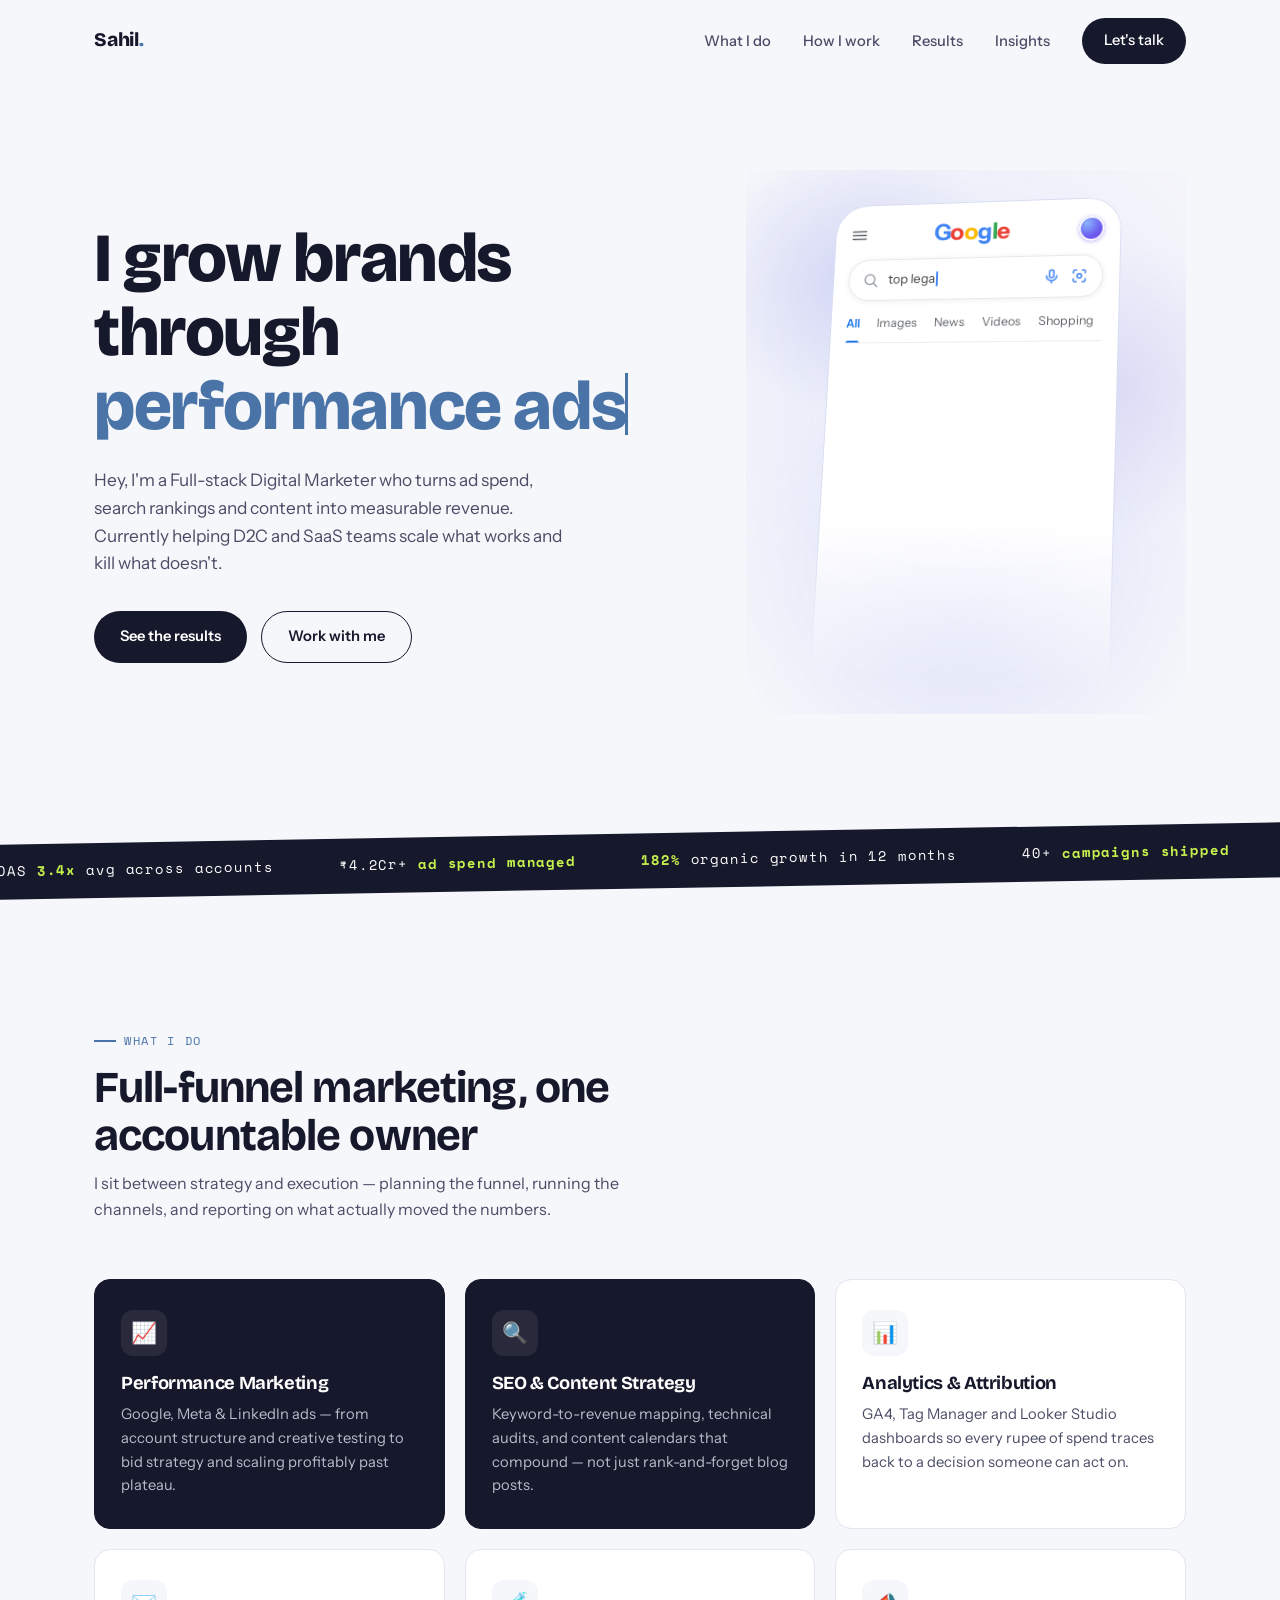
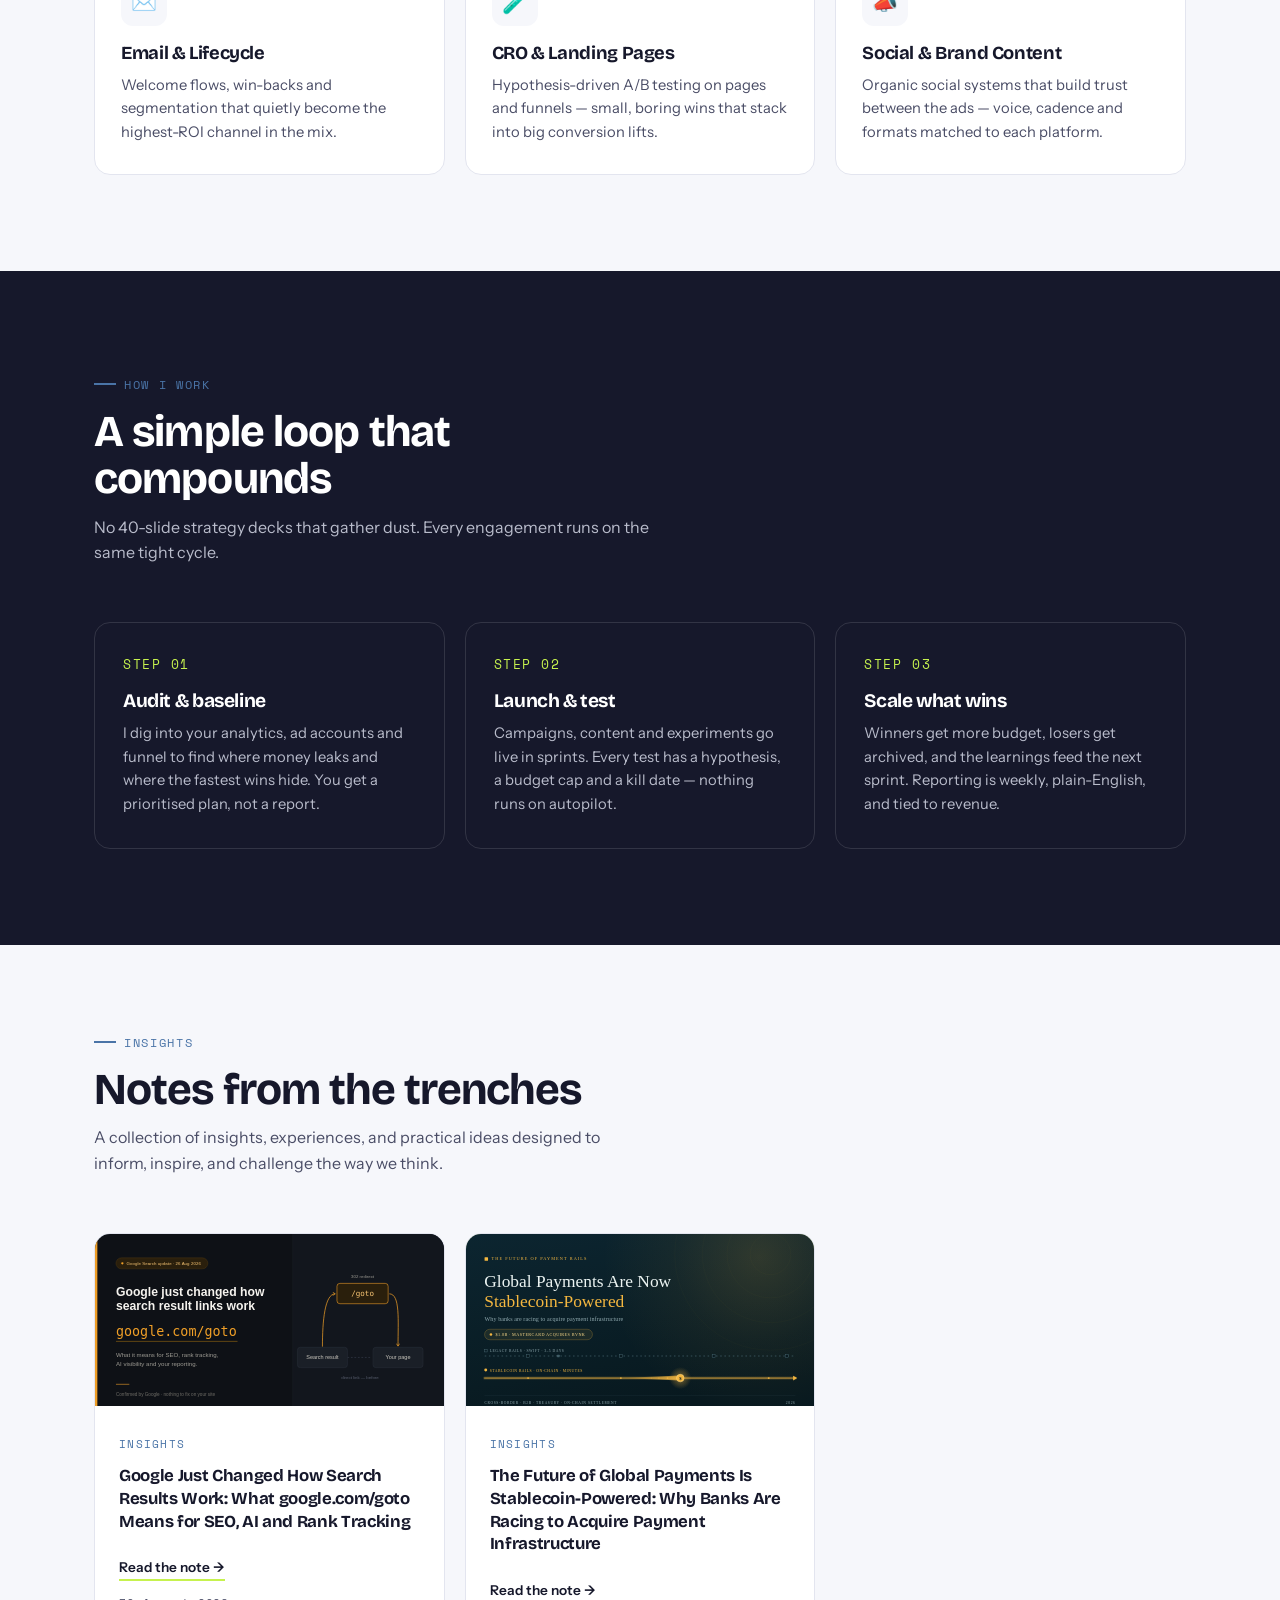
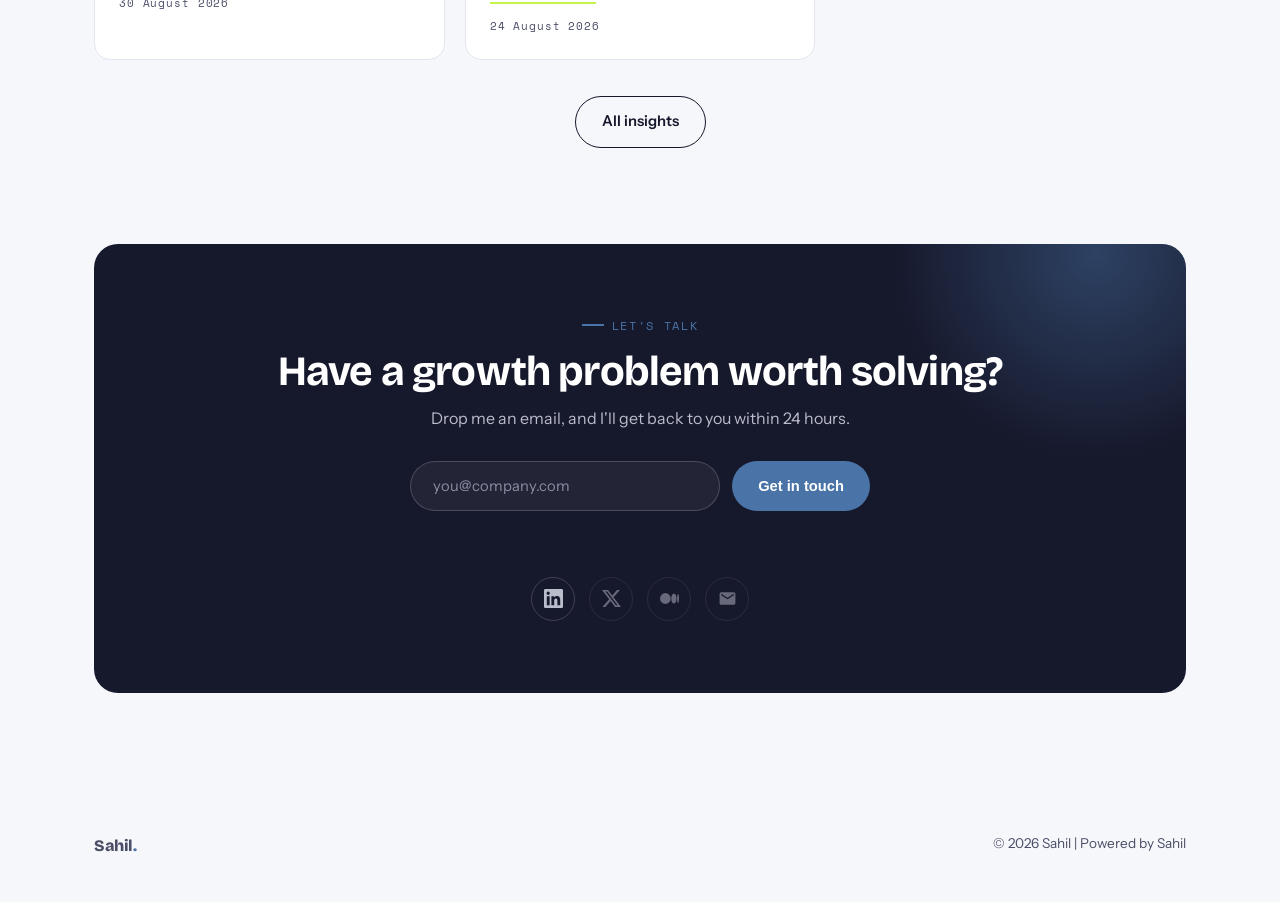
==== commit 239a5397: "Update index.html" ====
--- a/index.html
+++ b/index.html
@@ -154,7 +154,7 @@
 <div class="wrap hero-grid">
 <div>
 <h1>I grow brands through <span class="rotator" id="rotator">performance ads</span><span class="cursor"></span></h1>
-<p class="hero-sub">Hey, I'm a digital marketer who turns ad spend, search rankings and content into measurable revenue. Currently helping D2C and SaaS teams scale what works and kill what doesn't.</p>
+<p class="hero-sub">Hey, I'm a Full-stack Digital Marketer who turns ad spend, search rankings and content into measurable revenue. Currently helping D2C and SaaS teams scale what works and kill what doesn't.</p>
 <div class="hero-cta">
 <a href="#work" class="btn">See the results</a>
 <a href="#contact" class="btn ghost">Work with me</a>
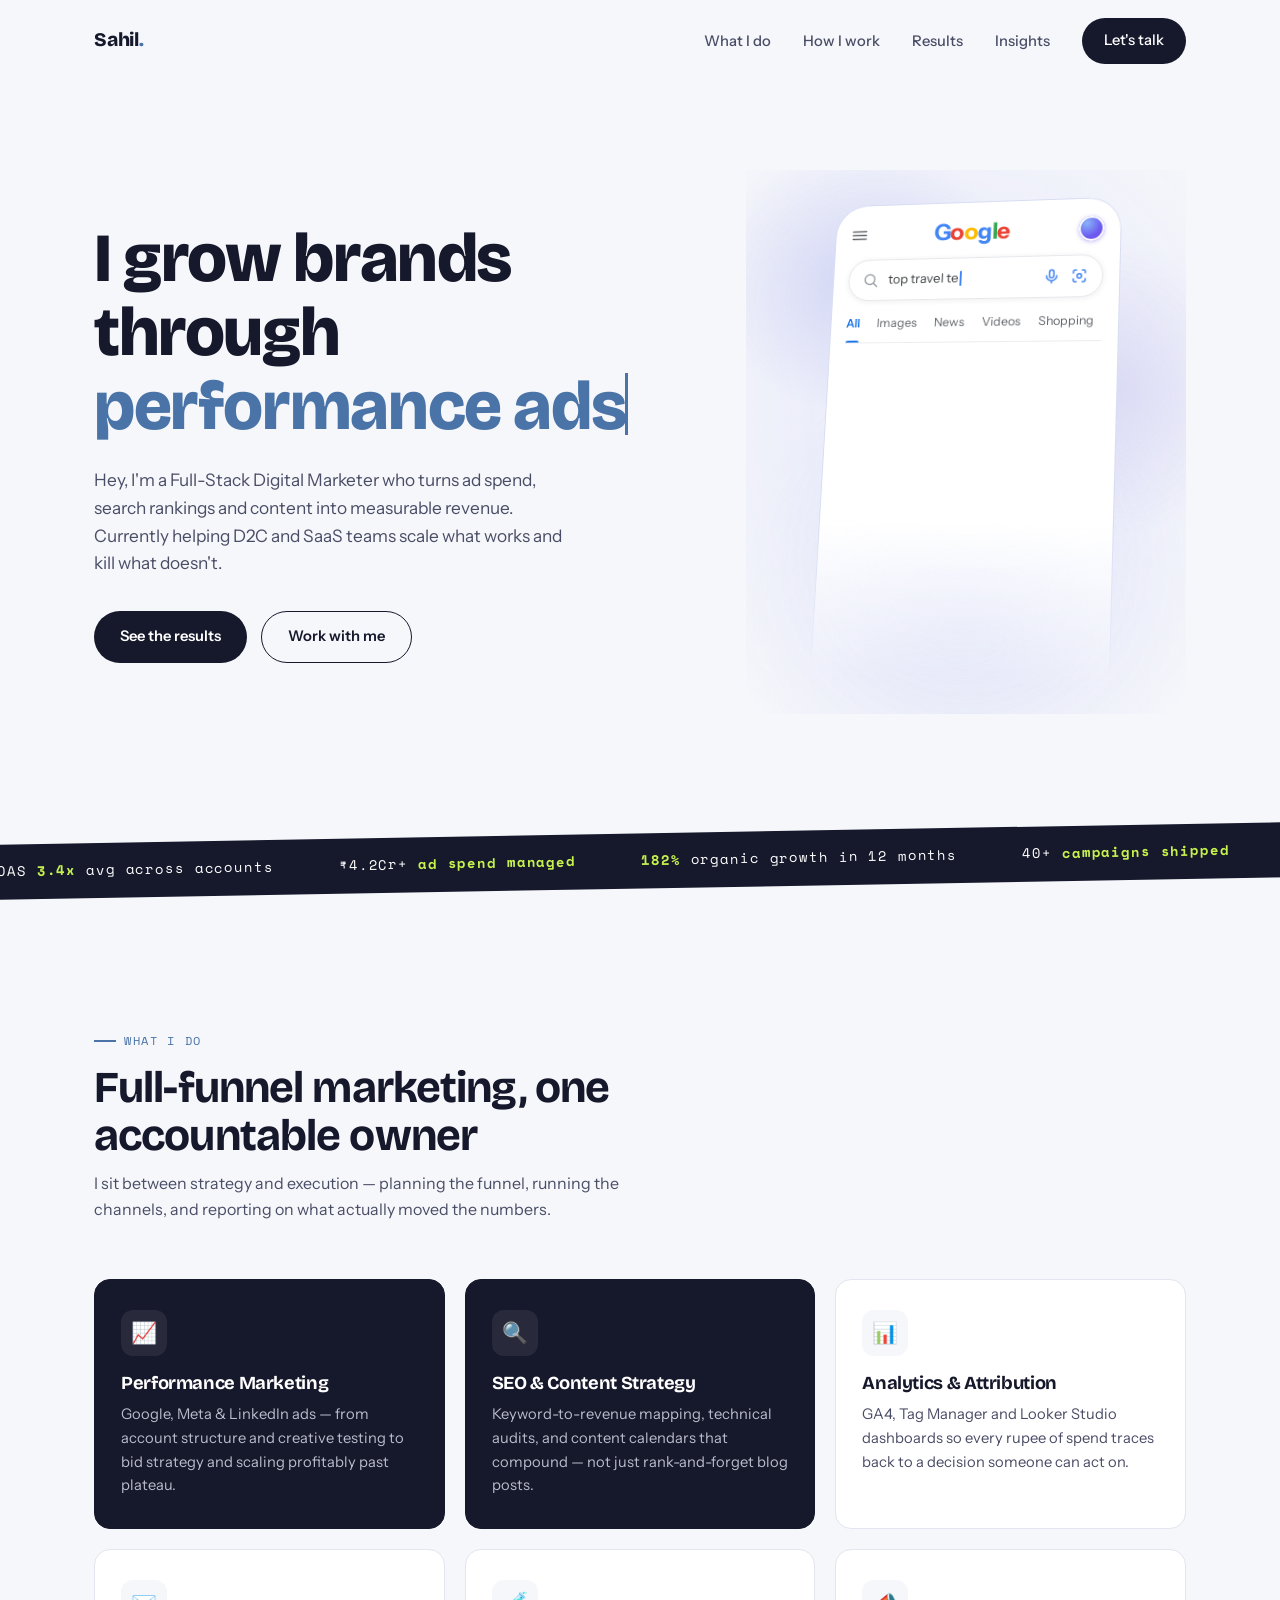
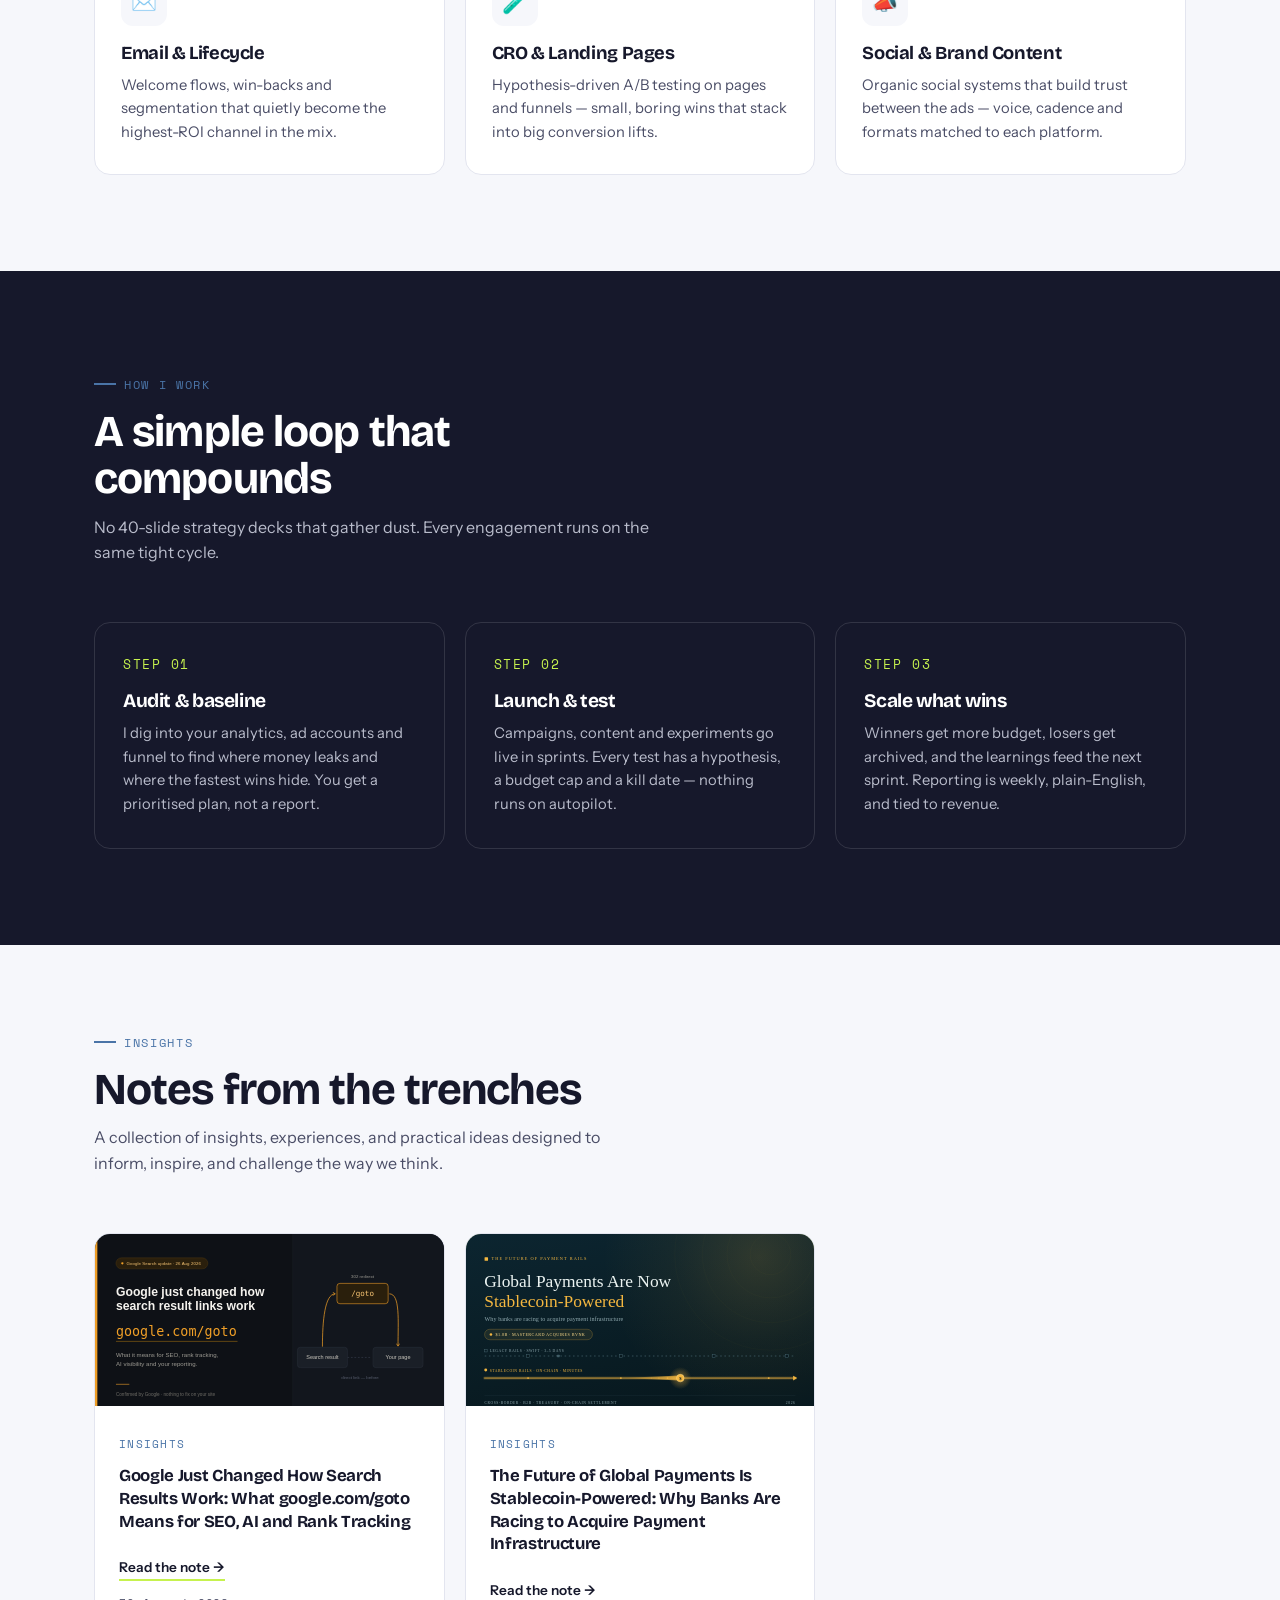
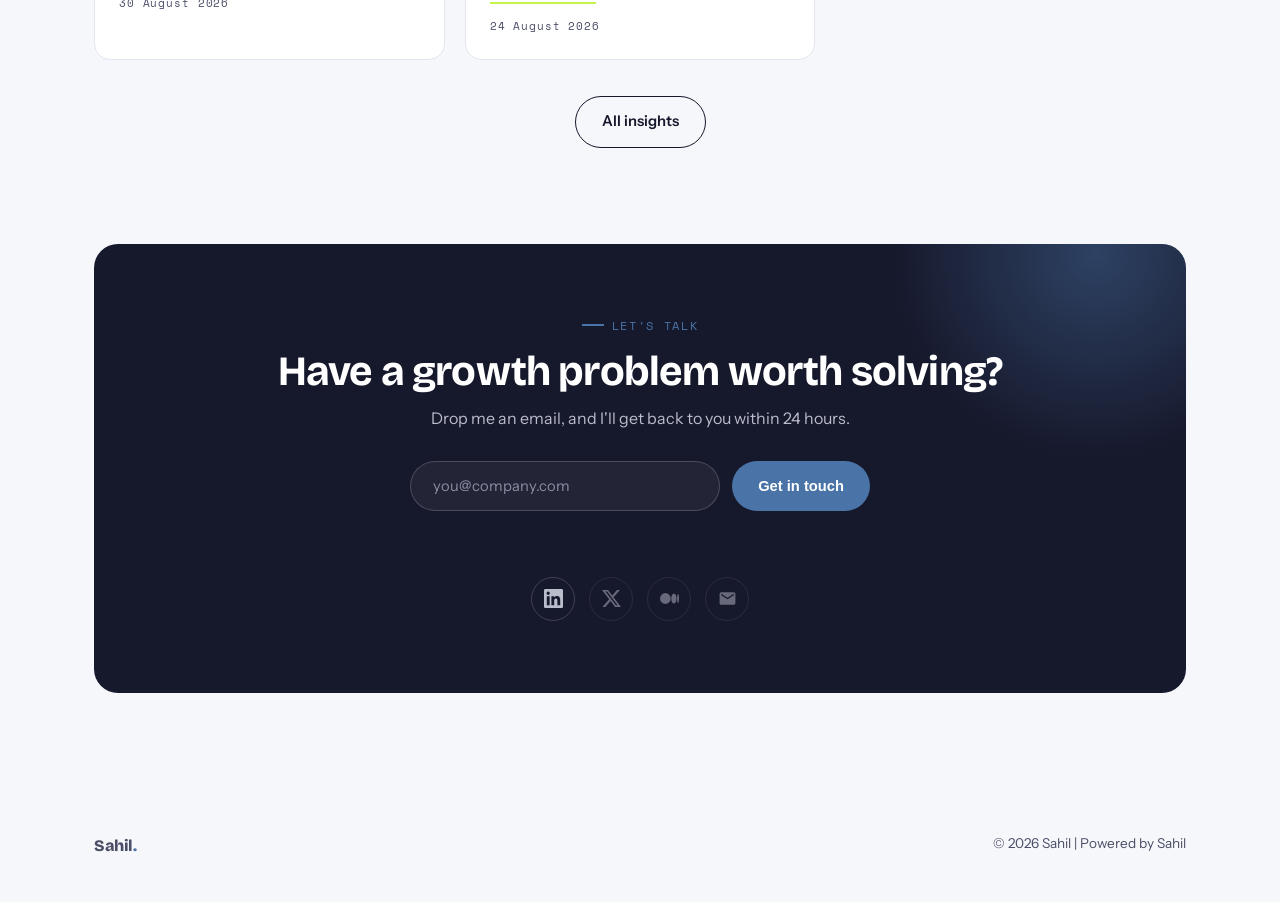
==== commit 80bd6383: "Update index.html" ====
--- a/index.html
+++ b/index.html
@@ -154,7 +154,7 @@
 <div class="wrap hero-grid">
 <div>
 <h1>I grow brands through <span class="rotator" id="rotator">performance ads</span><span class="cursor"></span></h1>
-<p class="hero-sub">Hey, I'm a Full-stack Digital Marketer who turns ad spend, search rankings and content into measurable revenue. Currently helping D2C and SaaS teams scale what works and kill what doesn't.</p>
+<p class="hero-sub">Hey, I'm a Full-Stack Digital Marketer who turns ad spend, search rankings and content into measurable revenue. Currently helping D2C and SaaS teams scale what works and kill what doesn't.</p>
 <div class="hero-cta">
 <a href="#work" class="btn">See the results</a>
 <a href="#contact" class="btn ghost">Work with me</a>
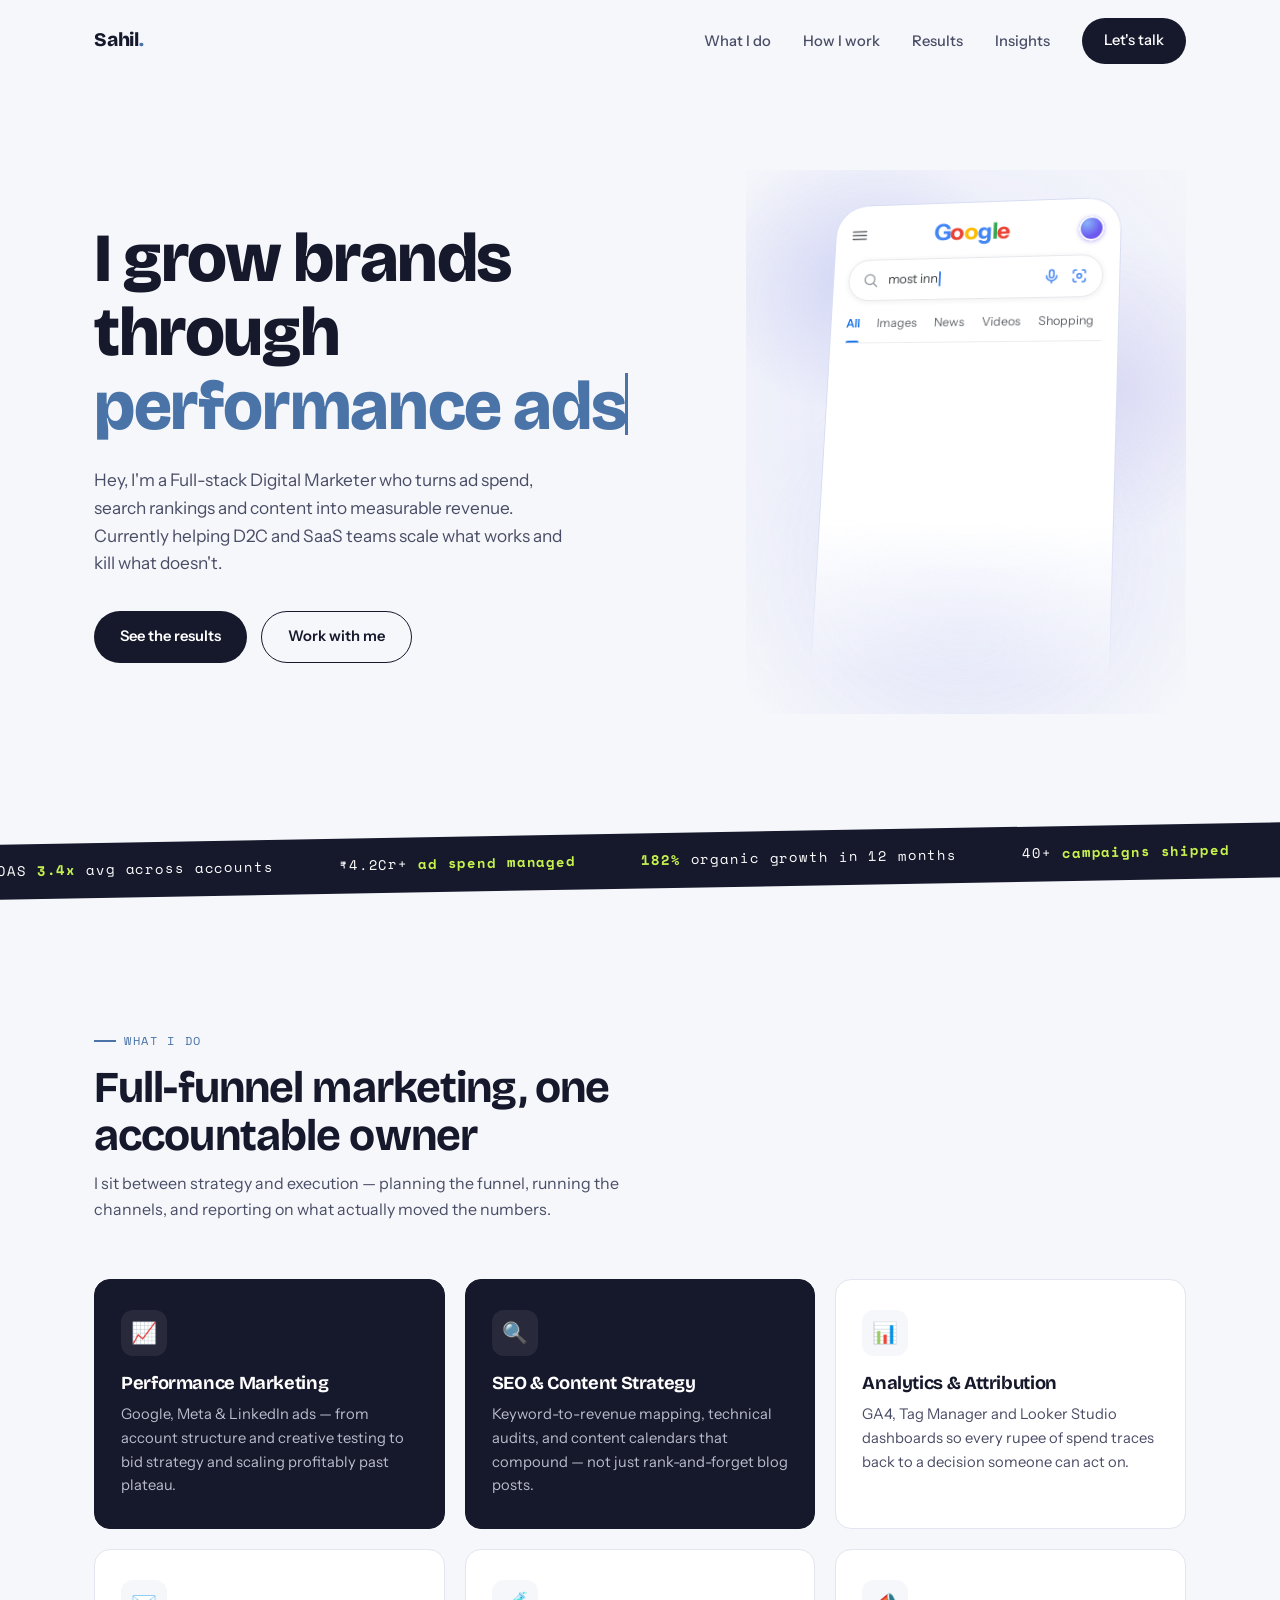
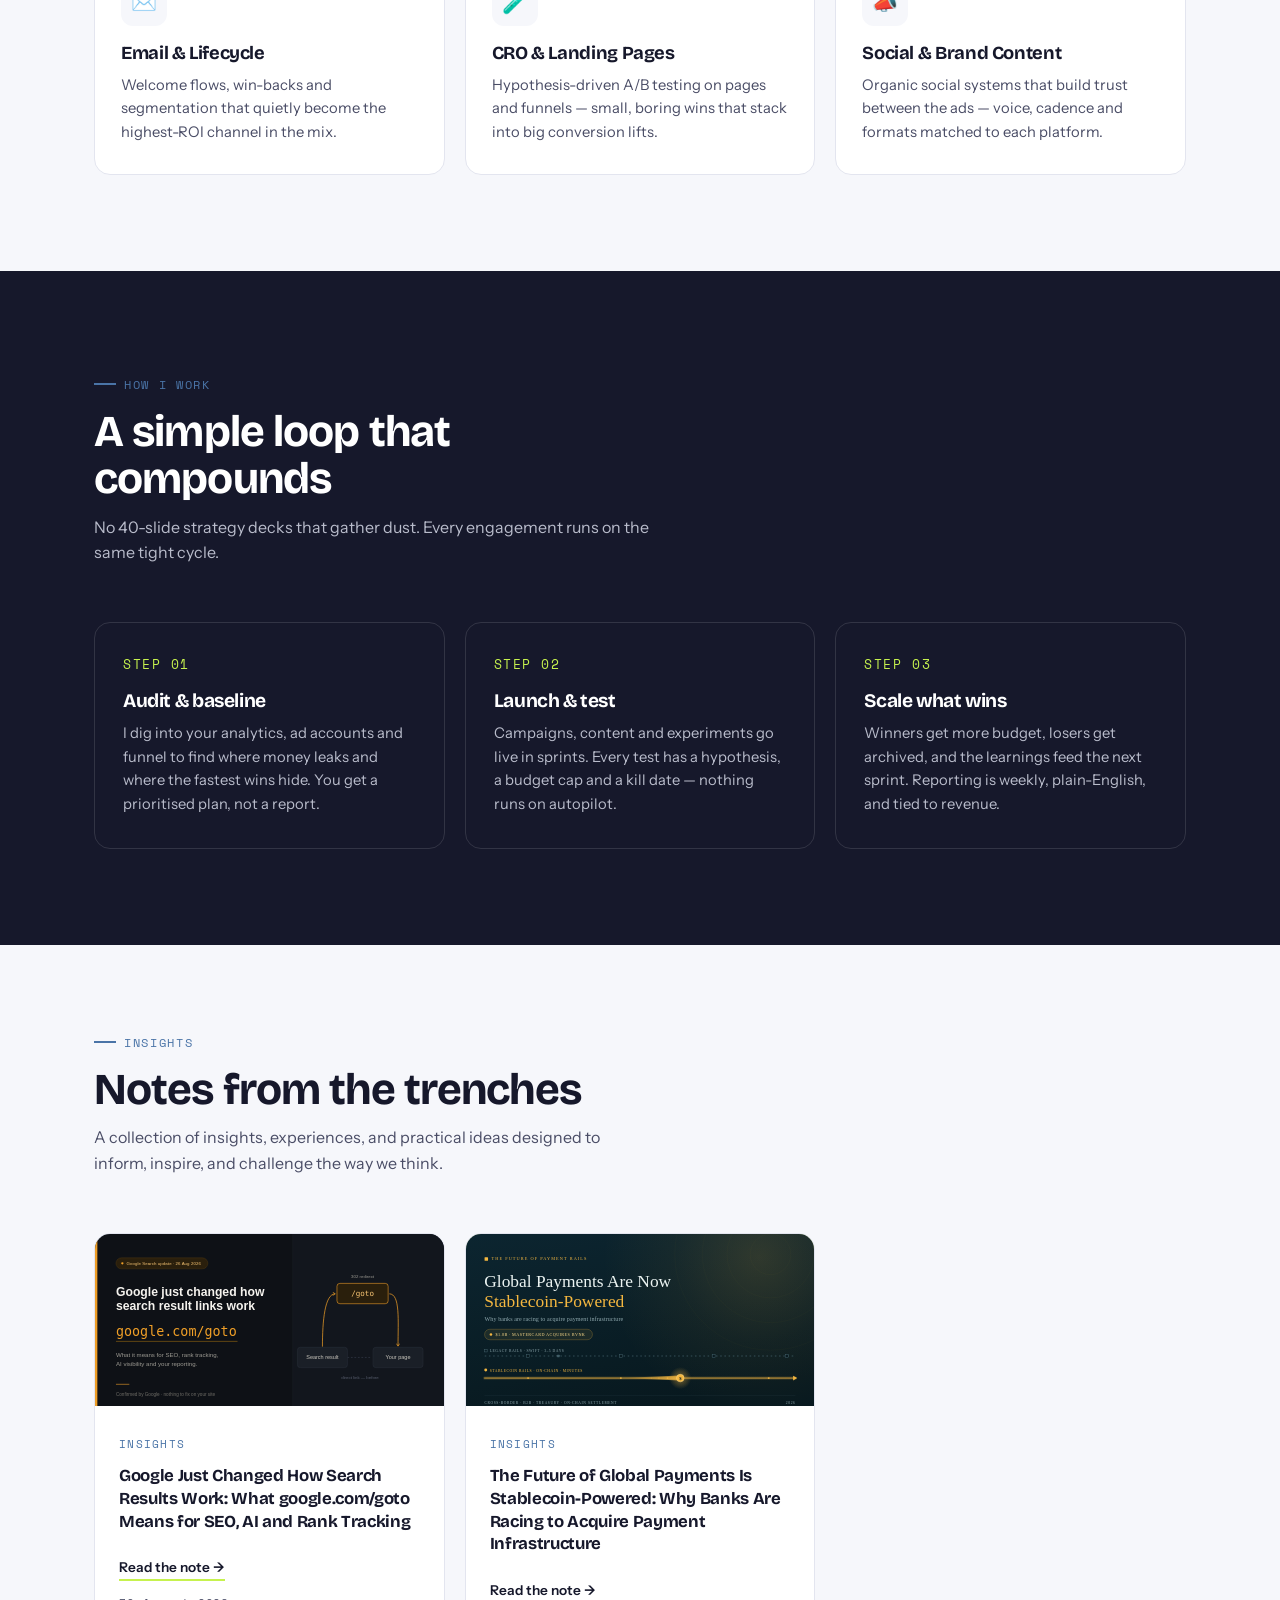
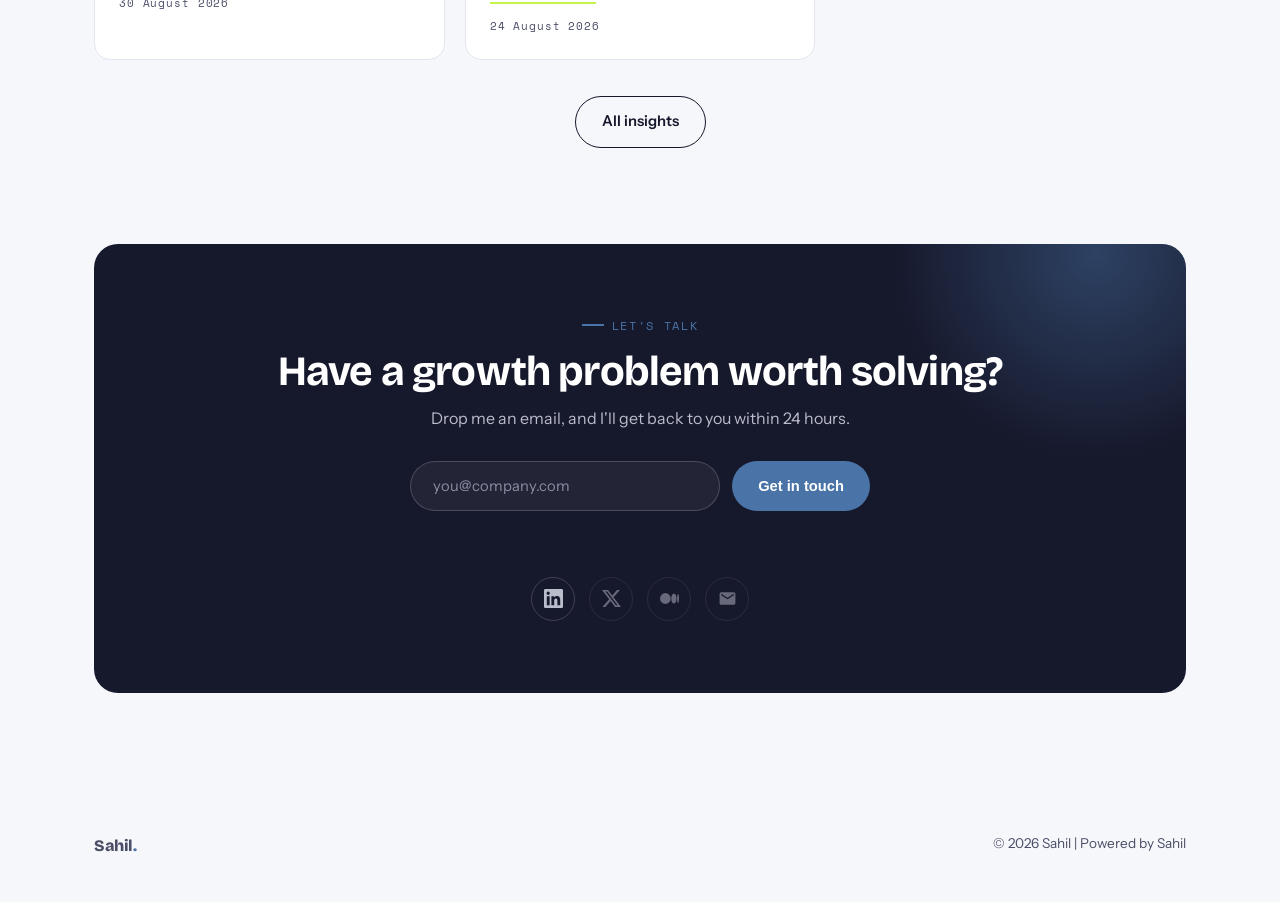
==== commit 12e1eb3d: "Update index.html" ====
--- a/index.html
+++ b/index.html
@@ -154,7 +154,7 @@
 <div class="wrap hero-grid">
 <div>
 <h1>I grow brands through <span class="rotator" id="rotator">performance ads</span><span class="cursor"></span></h1>
-<p class="hero-sub">Hey, I'm a Full-Stack Digital Marketer who turns ad spend, search rankings and content into measurable revenue. Currently helping D2C and SaaS teams scale what works and kill what doesn't.</p>
+<p class="hero-sub">Hey, I'm a Full-stack Digital Marketer who turns ad spend, search rankings and content into measurable revenue. Currently helping D2C and SaaS teams scale what works and kill what doesn't.</p>
 <div class="hero-cta">
 <a href="#work" class="btn">See the results</a>
 <a href="#contact" class="btn ghost">Work with me</a>
